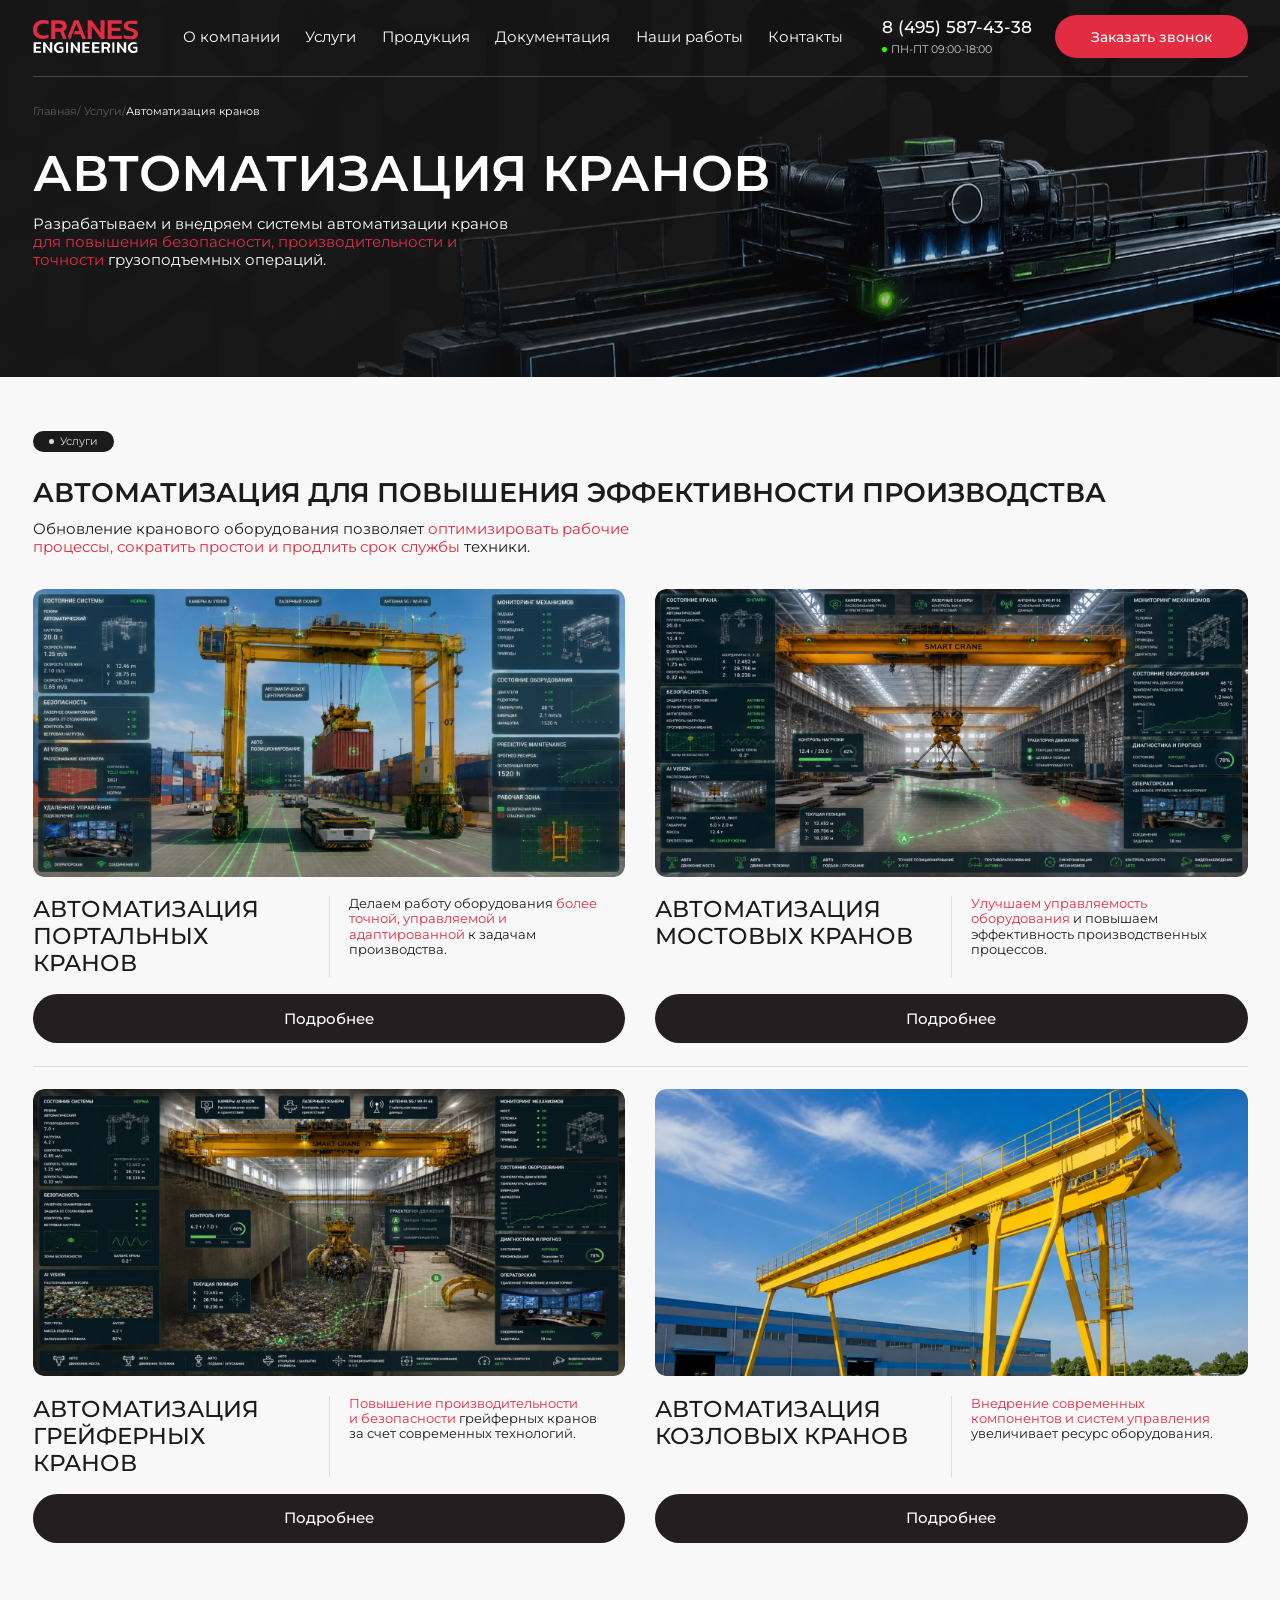
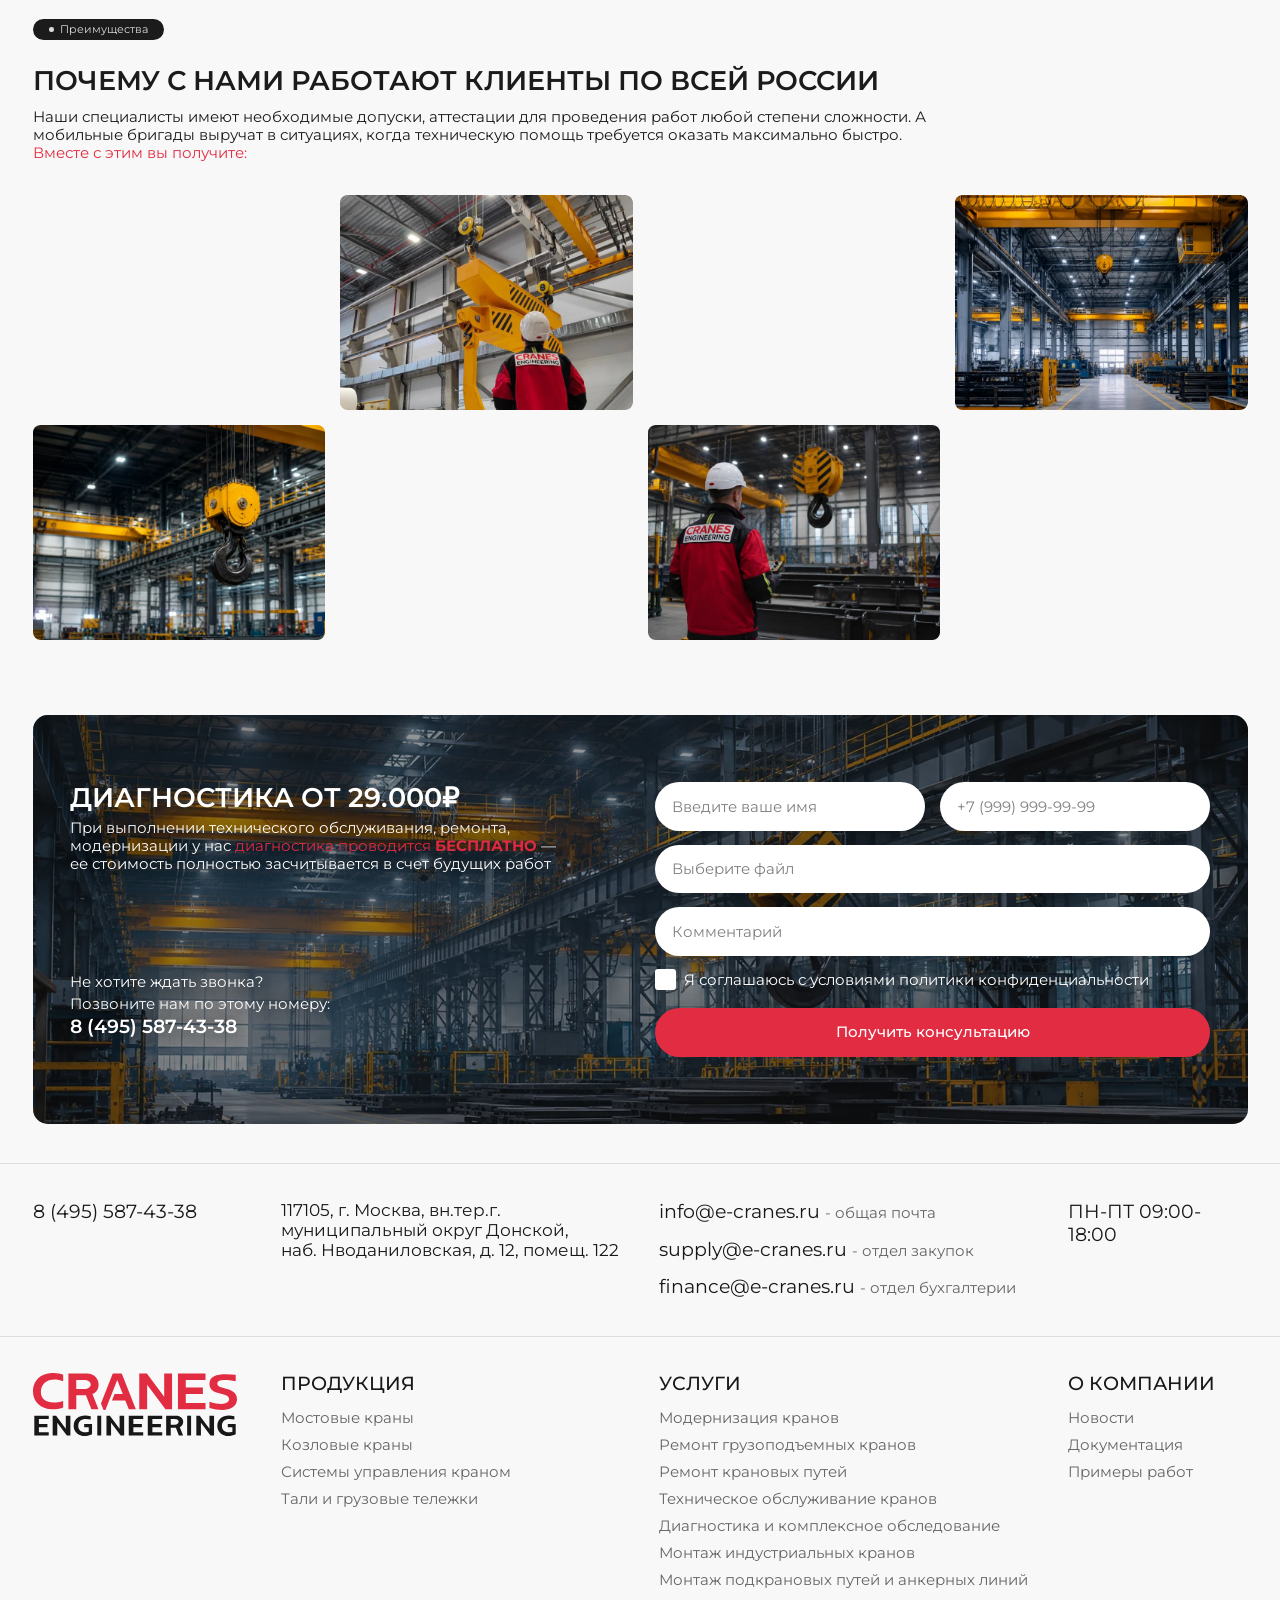
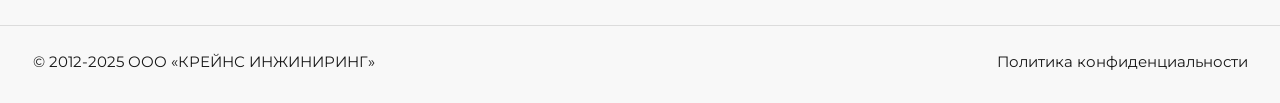
==== avtomatizaciya-kranov.html @ f6c850b0 "Синк верстки: 4 новые страницы, вариативный шрифт, обновленные hero Co-Authored-By: Claude Opus 5 (1" ====
<!DOCTYPE html>
<html lang="ru">
<head>
  <meta charset="UTF-8">
  <meta name="viewport" content="width=device-width, initial-scale=1.0, viewport-fit=cover">
  <title>Автоматизация кранов — CRANES ENGINEERING</title>
  <link rel="icon" href="data:,">
  <meta name="description" content="Автоматизация грузоподъемных кранов: системы автоматического управления для повышения безопасности, производительности и точности операций.">
  <link rel="preload" href="assets/fonts/montserrat-cyrillic.woff2" as="font" type="font/woff2" crossorigin>
  <link rel="preload" href="assets/fonts/montserrat-latin.woff2" as="font" type="font/woff2" crossorigin>
  <link rel="preload" href="assets/img/hero-bg.webp" as="image" type="image/webp" fetchpriority="high">
  <link rel="stylesheet" href="assets/vendor/swiper/swiper-bundle.min.css">
  <link rel="stylesheet" href="assets/css/main.css">
  <link rel="stylesheet" href="assets/css/responsive.css">
</head>
<body>

  <section class="hero hero--hub hero--modern">
    <div class="hero__bg"></div>
    <div class="hero__glow"></div>
    <div class="hero__crane"></div>
    <div class="hero__overlay"></div>

    <div class="container">
      <header class="header">
        <div class="header__row">
          <a class="header__logo" href="/">
            <img src="assets/img/logo-light.svg" alt="CRANES ENGINEERING" width="140" height="43">
          </a>
          <nav class="header__nav" aria-label="Основное меню">
            <ul>
              <li><a href="#">О компании</a></li>
              <li><a href="uslugi.html">Услуги</a></li>
              <li><a href="#">Продукция</a></li>
              <li><a href="#">Документация</a></li>
              <li><a href="#">Наши работы</a></li>
              <li><a href="#">Контакты</a></li>
            </ul>
          </nav>
          <div class="header__contacts">
            <a class="header__phone" href="tel:+74955874338">8 (495) 587-43-38</a>
            <span class="header__hours">ПН-ПТ 09:00-18:00</span>
          </div>
          <button class="btn header__cta" type="button">Заказать звонок</button>
          <button class="burger" type="button" aria-label="Открыть меню" aria-expanded="false" aria-controls="mobile-menu">
            <span></span><span></span><span></span>
          </button>
        </div>
        <hr class="header__divider">
      </header>

      <div class="mobile-menu" id="mobile-menu" hidden>
        <nav aria-label="Мобильное меню">
          <ul class="mobile-menu__list">
            <li><a href="#">О компании</a></li>
            <li><a href="uslugi.html">Услуги</a></li>
            <li><a href="#">Продукция</a></li>
            <li><a href="#">Документация</a></li>
            <li><a href="#">Наши работы</a></li>
            <li><a href="#">Контакты</a></li>
          </ul>
        </nav>
        <div class="mobile-menu__contacts">
          <a class="mobile-menu__phone" href="tel:+74955874338">8 (495) 587-43-38</a>
          <span class="header__hours">ПН-ПТ 09:00-18:00</span>
          <button class="btn" type="button">Заказать звонок</button>
        </div>
      </div>

      <nav class="breadcrumbs" aria-label="Хлебные крошки">
        <a href="#">Главная</a>/ <a href="uslugi.html">Услуги</a>/<span class="breadcrumbs__current">Автоматизация кранов</span>
      </nav>

      <h1 class="hero__title hero__title--xl">Автоматизация кранов</h1>
      <p class="hero__lead">
        Разрабатываем и внедряем системы автоматизации кранов<br>
        <span class="accent">для повышения безопасности, производительности и<br>
        точности</span> грузоподъемных операций.
      </p>
    </div>
  </section>

  <section class="hub-services">
    <div class="container">
      <span class="section-badge">Услуги</span>
      <h2 class="section-title hub-services__title">Автоматизация для повышения эффективности производства</h2>
      <p class="hub-services__lead">
        Обновление кранового оборудования позволяет <span class="accent">оптимизировать рабочие
        процессы, сократить простои и продлить срок службы</span> техники.
      </p>

      <div class="hub-services__grid">
        <article class="service-card" data-reveal>
          <img class="service-card__photo" src="assets/img/huba-portalnyh.webp" alt="Автоматизация портальных кранов" width="790" height="383" loading="lazy">
          <div class="service-card__body">
            <h3 class="service-card__title">Автоматизация портальных кранов</h3>
            <p class="service-card__text">
              Делаем работу оборудования <span class="accent">более точной, управляемой и адаптированной</span> к задачам производства.
            </p>
          </div>
          <a class="service-card__btn" href="#">Подробнее</a>
        </article>

        <article class="service-card" data-reveal>
          <img class="service-card__photo" src="assets/img/huba-mostovyh.webp" alt="Автоматизация мостовых кранов" width="790" height="383" loading="lazy">
          <div class="service-card__body">
            <h3 class="service-card__title">Автоматизация мостовых кранов</h3>
            <p class="service-card__text">
              <span class="accent">Улучшаем управляемость<br>оборудования</span> и повышаем<br>эффективность производственных<br>процессов.
            </p>
          </div>
          <a class="service-card__btn" href="#">Подробнее</a>
        </article>

        <hr class="hub-services__sep">

        <article class="service-card" data-reveal>
          <img class="service-card__photo" src="assets/img/huba-greifernyh.webp" alt="Автоматизация грейферных кранов" width="790" height="383" loading="lazy">
          <div class="service-card__body">
            <h3 class="service-card__title">Автоматизация грейферных кранов</h3>
            <p class="service-card__text">
              <span class="accent">Повышение производительности<br>и безопасности</span> грейферных кранов<br>за счет современных технологий.
            </p>
          </div>
          <a class="service-card__btn" href="#">Подробнее</a>
        </article>

        <article class="service-card" data-reveal>
          <img class="service-card__photo" src="assets/img/huba-kozlovyh.webp" alt="Автоматизация козловых кранов" width="790" height="383" loading="lazy">
          <div class="service-card__body">
            <h3 class="service-card__title">Автоматизация козловых кранов</h3>
            <p class="service-card__text">
              <span class="accent">Внедрение современных<br>компонентов и систем управления</span><br>увеличивает ресурс оборудования.
            </p>
          </div>
          <a class="service-card__btn" href="#">Подробнее</a>
        </article>
      </div>
    </div>
  </section>

  <section class="advantages advantages--mosaic">
    <div class="container">
      <span class="section-badge">Преимущества</span>
      <h2 class="section-title advantages__title">Почему с нами работают клиенты по всей России</h2>
      <p class="advantages__lead">
        Наши специалисты имеют необходимые допуски, аттестации для проведения работ любой степени
        сложности. А мобильные бригады выручат в ситуациях, когда техническую помощь требуется
        оказать максимально быстро.<br>
        <span class="accent">Вместе с этим вы получите:</span>
      </p>

      <div class="advantages__grid">
        <article class="advantage-card" data-reveal>
          <span class="advantage-card__icon">
            <img src="assets/img/icon-clipboard.svg" alt="" width="40" height="40">
          </span>
          <h3 class="advantage-card__title">Диагностика</h3>
          <p class="advantage-card__text">
            Профессиональная <span class="accent">оценка состояния крановой техники</span>,
            оформленная в виде понятного отчета
          </p>
        </article>

        <img class="advantages__photo" src="assets/img/adv-photo-1.webp" alt="" width="390" height="285" loading="lazy">

        <article class="advantage-card" data-reveal>
          <span class="advantage-card__icon">
            <img src="assets/img/icon-helmet.svg" alt="" width="43" height="43">
          </span>
          <h3 class="advantage-card__title">Экспертиза</h3>
          <p class="advantage-card__text">
            <span class="accent">Помощь аттестованных инженеров</span> в оценке рисков,
            планировании работ<br>и подготовке рекомендаций
          </p>
        </article>

        <img class="advantages__photo" src="assets/img/adv-photo-3.webp" alt="" width="390" height="285" loading="lazy">

        <img class="advantages__photo" src="assets/img/adv-photo-2.webp" alt="" width="390" height="285" loading="lazy">

        <article class="advantage-card" data-reveal>
          <span class="advantage-card__icon">
            <img src="assets/img/icon-quality.svg" alt="" width="40" height="40">
          </span>
          <h3 class="advantage-card__title">Планирование</h3>
          <p class="advantage-card__text">
            <span class="accent">Четкий план действий</span> по<br>улучшению работы техники,<br>увеличению безопасности<br>на площадке
          </p>
        </article>

        <img class="advantages__photo" src="assets/img/adv-photo-4.webp" alt="" width="390" height="285" loading="lazy">

        <article class="advantage-card" data-reveal>
          <span class="advantage-card__icon">
            <img src="assets/img/icon-like.svg" alt="" width="41" height="41">
          </span>
          <h3 class="advantage-card__title">Надежность</h3>
          <p class="advantage-card__text advantage-card__text--wide">
            Отсутствие незапланированных<br>поломок, ремонтов, а вместе<br>с этим <span class="accent">лояльность клиентов</span>
          </p>
        </article>
      </div>
    </div>
  </section>

  <section class="diag">
    <div class="container">
      <div class="diag__box" data-reveal>
        <img class="diag__bg" src="assets/img/diag-bg.webp" alt="" loading="lazy">
        <div class="diag__shade"></div>
        <div class="diag__grid">
          <div class="diag__info">
            <h2 class="diag__title">Диагностика от 29.000₽</h2>
            <p class="diag__text">
              При выполнении технического обслуживания, ремонта, модернизации
              у нас&nbsp;<span class="accent">диагностика проводится <b>БЕСПЛАТНО</b></span>&nbsp;— ее стоимость полностью
              засчитывается в счет будущих работ
            </p>
            <div class="diag__phone-block">
              <p>Не хотите ждать звонка?</p>
              <p>Позвоните нам по этому номеру:</p>
              <a class="diag__phone" href="tel:+74955874338">8 (495) 587-43-38</a>
            </div>
          </div>
          <form class="diag__form" action="#" method="post">
            <div class="diag__form-row">
              <input class="diag__input" type="text" name="name" placeholder="Введите ваше имя" required>
              <input class="diag__input" type="tel" name="phone" placeholder="+7 (999) 999-99-99" required>
            </div>
            <label class="diag__file">
              <input type="file" name="file">
              <span class="diag__file-label">Выберите файл</span>
            </label>
            <input class="diag__input" type="text" name="comment" placeholder="Комментарий">
            <label class="diag__agree">
              <input type="checkbox" name="agree" required>
              <span class="diag__checkbox" aria-hidden="true"></span>
              Я соглашаюсь с условиями политики конфиденциальности
            </label>
            <button class="btn diag__submit" type="submit">Получить консультацию</button>
          </form>
        </div>
      </div>
    </div>
  </section>

  <footer class="footer">
    <hr>
    <div class="container footer__contacts">
      <a href="tel:+74955874338">8 (495) 587-43-38</a>
      <p class="footer__address">
        117105, г. Москва, вн.тер.г.<br>
        муниципальный округ Донской,<br>
        наб. Нводаниловская, д. 12, помещ. 122
      </p>
      <ul class="footer__emails">
        <li><a href="mailto:info@e-cranes.ru">info@e-cranes.ru</a> <span class="note">- общая почта</span></li>
        <li><a href="mailto:supply@e-cranes.ru">supply@e-cranes.ru</a> <span class="note">- отдел закупок</span></li>
        <li><a href="mailto:finance@e-cranes.ru">finance@e-cranes.ru</a> <span class="note">- отдел бухгалтерии</span></li>
      </ul>
      <span>ПН-ПТ 09:00-18:00</span>
    </div>
    <hr>
    <div class="container footer__cols">
      <a class="footer__logo" href="/">
        <img src="assets/img/logo-dark.svg" alt="CRANES ENGINEERING" width="273" height="84">
      </a>
      <div class="footer__col">
        <p class="footer__col-title">Продукция</p>
        <ul>
          <li><a href="#">Мостовые краны</a></li>
          <li><a href="#">Козловые краны</a></li>
          <li><a href="#">Системы управления краном</a></li>
          <li><a href="#">Тали и грузовые тележки</a></li>
        </ul>
      </div>
      <div class="footer__col">
        <p class="footer__col-title">Услуги</p>
        <ul>
          <li><a href="modernizaciya-kranov.html">Модернизация кранов</a></li>
          <li><a href="#">Ремонт грузоподъемных кранов</a></li>
          <li><a href="#">Ремонт крановых путей</a></li>
          <li><a href="#">Техническое обслуживание кранов</a></li>
          <li><a href="#">Диагностика и комплексное обследование</a></li>
          <li><a href="#">Монтаж индустриальных кранов</a></li>
          <li><a href="#">Монтаж подкрановых путей и анкерных линий</a></li>
        </ul>
      </div>
      <div class="footer__col">
        <p class="footer__col-title">О компании</p>
        <ul>
          <li><a href="#">Новости</a></li>
          <li><a href="#">Документация</a></li>
          <li><a href="#">Примеры работ</a></li>
        </ul>
      </div>
    </div>
    <hr>
    <div class="container footer__bottom">
      <span>© 2012-2025 ООО «КРЕЙНС ИНЖИНИРИНГ»</span>
      <a href="#">Политика конфиденциальности</a>
    </div>
  </footer>

  <script src="assets/vendor/swiper/swiper-bundle.min.js"></script>
  <script src="assets/js/main.js"></script>
</body>
</html>
---- assets/css/main.css ----
/* Montserrat — вариативный: один файл на все веса вместо шести копий
   (400/500/600 были байт в байт одинаковы и грузились по три раза) */
@font-face {
  font-family: 'Montserrat';
  font-style: normal;
  font-weight: 100 900;
  font-display: block;
  src: url('../fonts/montserrat-cyrillic.woff2') format('woff2');
  unicode-range: U+0301, U+0400-045F, U+0490-0491, U+04B0-04B1, U+2116;
}
@font-face {
  font-family: 'Montserrat';
  font-style: normal;
  font-weight: 100 900;
  font-display: block;
  src: url('../fonts/montserrat-latin.woff2') format('woff2');
  unicode-range: U+0000-00FF, U+0131, U+0152-0153, U+02BB-02BC, U+02C6, U+02DA, U+02DC, U+0304, U+0308, U+0329, U+2000-206F, U+20AC, U+2122, U+2191, U+2193, U+2212, U+2215, U+FEFF, U+FFFD;
}
/* при font-display: block этот шрифт НЕ рисуется — он только держит геометрию,
   пока woff2 в пути, чтобы рамки и линии не дергались. Коэффициент разный по
   весам: у Arial свое соотношение regular/bold, одним числом не сходится */
@font-face {
  font-family: 'Montserrat Fallback';
  font-weight: 100 450;
  src: local('Arial'), local('Helvetica Neue'), local('Liberation Sans');
  size-adjust: 112.3%;
  ascent-override: 86.4%;
  descent-override: 22.3%;
  line-gap-override: 0%;
}
@font-face {
  font-family: 'Montserrat Fallback';
  font-weight: 451 550;
  src: local('Arial'), local('Helvetica Neue'), local('Liberation Sans');
  size-adjust: 110.6%;
  ascent-override: 87.7%;
  descent-override: 22.6%;
  line-gap-override: 0%;
}
@font-face {
  font-family: 'Montserrat Fallback';
  font-weight: 551 900;
  src: local('Arial'), local('Helvetica Neue'), local('Liberation Sans');
  size-adjust: 110%;
  ascent-override: 88.2%;
  descent-override: 22.7%;
  line-gap-override: 0%;
}

:root {
  --c-accent: #E22C42;
  --c-dark: #181818;
  --c-dark-2: #1B1B1B;
  --c-text: #1C1C1C;
  --c-grey: #666666;
  --c-muted: #5C5C5C;
  --c-line: #DCDCDC;
  --c-line-light: #E7E7E7;
  --c-bg-light: #F8F8F8;
  --c-bg-soft: #F0F0F0;
  --c-white: #FFFFFF;
  --c-green: #2AFF00;

  --font-main: 'Montserrat', 'Montserrat Fallback', Arial, sans-serif;
  --container: 162rem;
}

*, *::before, *::after { box-sizing: border-box; margin: 0; padding: 0; }

html {
  scroll-behavior: smooth;
  /* 1rem = 10px на макете 1920px */
  font-size: 10px;
}
/* 1280–1920px: пропорциональное масштабирование макета (на 1440 и уже —
   нижний предел 0.75, чтобы текст оставался читаемым); ниже 1280 — адаптив
   на брейкпоинтах, rem снова равен макетным px */
@media (min-width: 1280px) {
  html { font-size: clamp(7.5px, 100vw / 192, 10px); }
}

body {
  font-family: var(--font-main);
  font-size: 2rem;
  line-height: 1.2;
  color: var(--c-text);
  background: var(--c-white);
  overflow-x: hidden;
  overflow-x: clip;
}

img { display: block; max-width: 100%; height: auto; }
a { color: inherit; text-decoration: none; }
ul { list-style: none; }
button { font: inherit; border: 0; background: none; cursor: pointer; }
a, button { -webkit-tap-highlight-color: transparent; touch-action: manipulation; }

.container {
  width: min(var(--container), 100% - 4.8rem);
  margin-inline: auto;
}

.visually-hidden {
  position: absolute; width: 1px; height: 1px;
  overflow: hidden; clip: rect(0 0 0 0); white-space: nowrap;
}

.accent { color: var(--c-accent); }


.btn {
  display: inline-flex; align-items: center; justify-content: center;
  background: var(--c-accent); color: var(--c-white);
  font-weight: 500; font-size: 1.8rem; line-height: 1.2;
  border-radius: 6rem; padding: 1.8rem 4.8rem;
  transition: background .2s ease;
}
.btn:hover { background: #c92438; }

.section-badge {
  display: inline-flex; align-items: center; gap: 0.8rem;
  background: var(--c-dark-2); color: var(--c-line);
  font-size: 1.5rem; line-height: 1.2;
  border-radius: 3rem; padding: 0.5rem 2.2rem;
}
.section-badge::before {
  content: ''; width: 0.6rem; height: 0.6rem; border-radius: 50%;
  background: var(--c-line);
}

.section-title {
  font-weight: 600; font-size: clamp(2.4rem, 2.1vw, 4rem); line-height: 1.2;
  text-transform: uppercase; color: var(--c-dark-2);
}

.chip {
  display: inline-block;
  border: 1px solid var(--c-accent); border-radius: 3rem;
  font-size: 1.7rem; line-height: 1.2; color: var(--c-text);
  padding: 0.7rem 1.6rem;
}

/* защита сеток от разрыва длинным неразрывным словом из CMS:
   minmax(0,1fr) на треках снимает min-content-распор, а перенос — здесь */
.solution-card__title, .solution-card__text,
.stage-card__title, .stage-card__text,
.advantage-card__title, .advantage-card__text,
.about__text, .about__highlight-title, .about__highlight-text,
.other-card__title, .other-card__text {
  min-width: 0;
  overflow-wrap: anywhere;
}

.hero {
  position: relative;
  background: var(--c-dark);
  color: var(--c-white);
  overflow: hidden;
}
.hero__bg, .hero__crane, .hero__overlay {
  position: absolute; pointer-events: none;
}
/* слой текстуры в макете 1923x631 на y=-21, растянут (не cover) */
.hero__bg {
  top: -2.1rem; left: 0;
  width: 192.3rem; height: 63.1rem;
  background: url('../img/hero-bg.webp') no-repeat;
  background-size: 100% 100%;
}
/* на хабах Модернизации и Автоматизации тот же слой лежит на y=0 */
.hero--modern .hero__bg { top: 0; }
.hero__glow {
  position: absolute; pointer-events: none;
  right: 8%; top: 45%; width: 47%; height: 60%;
  background: radial-gradient(50% 50% at 50% 50%, rgba(226, 44, 66, .45) 0%, transparent 70%);
}
.hero__crane {
  top: 0; right: 0; bottom: 0; width: 57%;
  background: url('../img/hero-crane.webp') right center / cover no-repeat;
}
/* в макете затемнение одинаковое на всех страницах: ровный переход .9 → 0
   (проверено на 10 нодах, включая еще не сверстанные) */
.hero__overlay {
  inset: 0;
  background: linear-gradient(90deg, rgba(24, 24, 24, .9), rgba(24, 24, 24, 0));
}
.hero--koz .hero__crane { background-image: url('../img/hero-crane-koz.webp'); }
.hero--port .hero__crane { background-image: url('../img/hero-crane-port.webp'); }
.hero--smart .hero__crane { background-image: url('../img/hero-crane-smart.webp'); }
.hero > .container { position: relative; z-index: 1; }

.header__row {
  display: flex; align-items: center; gap: 3rem;
  padding: 2rem 0 2.4rem;
}
.header__logo { flex-shrink: 0; }
.header__logo img { height: 4.3rem; width: auto; }
.header__nav { margin-left: 3rem; }
.header__nav ul { display: flex; gap: 3.4rem; }
.header__nav a { font-size: 2rem; line-height: 1.2; white-space: nowrap; }
.header__nav a:hover { color: var(--c-accent); }
.header__contacts { margin-left: auto; text-align: left; }
.header__phone { font-weight: 500; font-size: 2.3rem; display: block; white-space: nowrap; }
.header__hours {
  display: inline-flex; align-items: center; gap: 0.6rem;
  font-size: 1.5rem; color: #CCCCCC; margin-top: 0.6rem;
}
.header__hours::before {
  content: ''; width: 0.6rem; height: 0.6rem; border-radius: 50%;
  background: var(--c-green);
}
.header__cta { flex-shrink: 0; }

.header__divider {
  border: 0; border-top: 1px solid rgba(255, 255, 255, .2); margin: 0;
}

.breadcrumbs {
  font-size: 1.4rem; color: var(--c-muted);
  padding: 3.8rem 0 0;
}
.breadcrumbs a:hover { color: var(--c-white); }
.breadcrumbs__current { color: var(--c-white); }

.hero__title {
  font-weight: 600; font-size: clamp(3rem, 3.2vw, 6rem); line-height: 1.2;
  text-transform: uppercase;
  margin-top: 3.4rem;
}
.hero__lead {
  max-width: 85rem;
  font-size: 2rem; line-height: 1.2;
  margin: 4.4rem 0 9rem;
}
.hero__lead .accent { color: var(--c-accent); }
.hero__lead--wide { max-width: 90.3rem; }

.intro {
  background: var(--c-bg-light);
  padding: 7rem 0;
}
.intro__grid {
  display: grid;
  grid-template-columns: minmax(0, 1fr) minmax(0, 80rem);
  gap: 2rem;
  align-items: start;
}
.intro__title { margin-top: 3.2rem; }
.intro__text { max-width: 71.6rem; font-size: 2rem; margin-top: 1.4rem; }
.intro__text + .intro__text { margin-top: 2.4rem; }
.intro__list-label {
  color: var(--c-accent); font-weight: 500; font-size: 2rem;
  margin-top: 2.2rem;
}
.intro__chips {
  display: flex; flex-wrap: wrap; gap: 1.9rem 2rem;
  max-width: 71.6rem; margin-top: 2.4rem;
}
.intro__note {
  background: var(--c-bg-soft); border-radius: 1rem;
  max-width: 80rem; padding: 1.6rem 1.75rem;
  font-size: 2rem; color: var(--c-dark-2);
  margin-top: 2.8rem;
}
.intro__note .accent { color: var(--c-accent); }
.intro__photo { border-radius: 2rem; overflow: hidden; height: 64.7rem; }
.intro__photo img { width: 100%; height: 100%; object-fit: cover; }

.reasons {
  background: var(--c-bg-light);
  padding: 5rem 0;
}
.reasons__title { margin: 2.2rem 0 4.6rem; }

.reasons__slider {
  position: relative;
  border-radius: 2rem;
  overflow: hidden;
}
.reasons__slide {
  position: relative;
  min-height: 54.6rem;
  border-radius: 2rem;
  overflow: hidden;
  color: var(--c-white);
}
.reasons__photo {
  position: absolute; inset: 0;
  width: 100%; height: 100%; object-fit: cover;
}
.reasons__shade {
  position: absolute; inset: 0;
  background:
    linear-gradient(100deg, rgba(20, 20, 20, .68) 0%, rgba(20, 20, 20, .28) 34%, rgba(20, 20, 20, 0) 58%),
    linear-gradient(180deg, rgba(20, 20, 20, 0) 48%, rgba(20, 20, 20, .30) 100%);
}
.reasons__top {
  position: absolute; top: 7.2rem; left: 5rem; right: 5rem;
}
.reasons__label {
  font-weight: 600; font-size: 2rem; line-height: 1.2;
}
.reasons__body {
  position: absolute; left: 5rem; bottom: 5rem;
  max-width: 88.1rem;
  z-index: 1;
}
.reasons__body::before {
  content: '';
  position: absolute; inset: -6rem -12rem -4rem -8rem;
  background: radial-gradient(60% 70% at 40% 60%, rgba(24, 24, 24, .72) 0%, transparent 100%);
  z-index: -1;
}
.reasons__heading {
  font-weight: 600; font-size: 2.7rem; line-height: 3.2rem;
  text-transform: uppercase;
}
.reasons__text {
  font-size: 2rem; line-height: 2.4rem; color: #ECECEC;
  max-width: 88.1rem;
  margin-top: 1.1rem;
}
.reasons__text .accent { color: var(--c-accent); }

.reasons__pagination.swiper-pagination {
  position: absolute; top: 5rem; left: 5rem;
  bottom: auto; width: auto;
  display: flex; gap: 0.4rem;
  z-index: 5;
}
.reasons__pagination .swiper-pagination-bullet {
  width: 0.8rem; height: 0.8rem; margin: 0;
  background: var(--c-white); opacity: .53;
  transition: opacity .3s ease;
}
.reasons__pagination .swiper-pagination-bullet-active { opacity: 1; }

.reasons__nav {
  position: absolute; right: 5rem; bottom: 5rem;
  display: flex; gap: 1rem;
  z-index: 5;
}
.reasons__arrow {
  width: 5.3rem; height: 5.3rem;
  border: 1px solid var(--c-white); border-radius: 50%;
  color: var(--c-white);
  display: flex; align-items: center; justify-content: center;
  transition: background .25s ease, color .25s ease;
}
.reasons__arrow:hover {
  background: var(--c-white); color: var(--c-dark);
}

.solutions {
  background: var(--c-bg-light);
  padding: 5rem 0;
}
.solutions__title { margin: 3.8rem 0 4rem; }

.solutions__grid {
  display: grid;
  grid-template-columns: repeat(3, minmax(0, 1fr));
  gap: 2.1rem;
}
.solution-card {
  background: var(--c-bg-soft);
  border-radius: 1rem;
  padding: 2rem 2.5rem 2.4rem;
  display: flex; flex-direction: column;
  transition: transform .3s ease, box-shadow .3s ease;
}
.solution-card:hover {
  transform: translateY(-0.6rem);
  box-shadow: 0 1.8rem 4rem rgba(24, 24, 24, .10);
}
.solution-card__icon { width: 3.3rem; height: 3.3rem; }
.solution-card__photo {
  width: 100%; height: 20.4rem;
  object-fit: cover; border-radius: 1rem;
  margin-top: 2rem;
}
.solution-card__title {
  font-weight: 500; font-size: 2.5rem; line-height: 3rem;
  color: var(--c-dark-2);
  margin-top: 2.2rem;
}
.solution-card__text {
  font-size: 1.9rem; line-height: 2.28rem; color: #292929;
  margin-top: 1rem;
}
.solution-card__more {
  display: inline-flex; align-items: center; gap: 1rem;
  color: var(--c-accent);
  font-weight: 600; font-size: 2.5rem; line-height: 3rem;
  text-transform: uppercase;
  margin-top: auto; padding-top: 2rem;
  align-self: flex-start;
}
.solution-card__more svg { transition: transform .25s ease; }
.solution-card__more:hover svg { transform: translateX(0.6rem); }

.modal {
  position: fixed; inset: 0; z-index: 100;
  display: flex; align-items: center; justify-content: center;
  background: rgba(244, 244, 244, .70);
  padding: 2.4rem;
  overflow-y: auto;
}
.modal[hidden] { display: none; }
.modal__box {
  position: relative;
  background: var(--c-white);
  border-radius: 2rem;
  box-shadow: 0 2.4rem 8rem rgba(24, 24, 24, .18);
  width: min(112rem, 100%);
  max-height: calc(100vh - 4.8rem);
  max-height: calc(100dvh - 4.8rem);
  overflow-y: auto;
  padding: 4.4rem 10rem 5.2rem 3.7rem;
  animation: modal-in .3s ease;
}
@keyframes modal-in {
  from { opacity: 0; transform: translateY(2.4rem); }
  to { opacity: 1; transform: none; }
}
@media (prefers-reduced-motion: reduce) {
  .modal__box { animation: none; }
}
.modal__close {
  position: absolute; top: 3.6rem; right: 4rem;
  color: var(--c-accent);
  transition: transform .25s ease;
}
.modal__close:hover { transform: rotate(90deg); }
.modal__title {
  font-weight: 500; font-size: clamp(2.6rem, 2.1vw, 4rem); line-height: 1.2;
  color: var(--c-dark-2);
}
.modal__text {
  font-size: 2.3rem; line-height: 2.8rem; color: var(--c-text);
  margin-top: 2.4rem;
}
.modal__text .accent { color: var(--c-accent); }
.modal__label {
  color: var(--c-accent);
  font-size: 2.3rem; line-height: 2.8rem;
  margin-top: 2.4rem;
}
.modal__list {
  font-size: 2.3rem; line-height: 2.8rem; color: var(--c-text);
  margin-top: 2px;
}
.modal__list li {
  position: relative;
  padding-left: 3rem;
}
.modal__list li::before {
  content: '';
  position: absolute; left: 1.3rem; top: 1.2rem;
  width: 0.4rem; height: 0.4rem; border-radius: 50%;
  background: var(--c-text);
}

.smart-banner {
  background: var(--c-bg-light);
  padding: 5rem 0;
}
.smart-banner__grid {
  display: grid;
  grid-template-columns: 1fr 1fr;
  gap: 2rem;
}
.smart-banner__card {
  background: var(--c-white);
  border-radius: 2rem;
  padding: 11.5rem 9rem 4rem 3rem;
}
.smart-banner__text {
  font-size: 2rem; line-height: 2.4rem;
  margin-top: 2.4rem;
  max-width: 68rem;
}
.smart-banner__text .accent { color: var(--c-accent); }
.smart-banner__btn { margin-top: 3.3rem; }
.btn--dark { background: #231F20; }
.btn--dark:hover { background: #3a3536; }
.smart-banner__photo { border-radius: 2rem; overflow: hidden; }
.smart-banner__photo img { width: 100%; height: 100%; object-fit: cover; }

.effect {
  background: var(--c-bg-light);
  padding: 5rem 0;
}
.effect__head {
  display: flex; align-items: center; justify-content: space-between; gap: 4rem;
  margin: 3.8rem 0 4rem;
}
.effect__nav { display: flex; gap: 1rem; }
.effect__arrow {
  width: 5.3rem; height: 5.3rem;
  border: 1px solid var(--c-dark-2); border-radius: 50%;
  color: var(--c-dark-2);
  display: flex; align-items: center; justify-content: center;
  transition: background .25s ease, color .25s ease;
}
.effect__arrow:hover { background: var(--c-dark-2); color: var(--c-white); }

.effect__slider { overflow: hidden; }
.effect-card {
  position: relative;
  min-height: 35.6rem;
  border-radius: 1.5rem;
  overflow: hidden;
  color: var(--c-white);
}
.effect-card__photo {
  position: absolute; inset: 0;
  width: 100%; height: 100%; object-fit: cover;
}
.effect-card__shade {
  position: absolute; inset: 0;
  background: linear-gradient(180deg, rgba(24, 24, 24, .25) 0%, rgba(24, 24, 24, .72) 100%);
}
.effect-card__icon {
  position: absolute; top: 2rem; left: 2.1rem;
  width: 4.5rem; height: 4.5rem; border-radius: 50%;
  background: rgba(255, 255, 255, .31);
  display: flex; align-items: center; justify-content: center;
}
.effect-card__body {
  position: absolute; left: 2.1rem; right: 2.1rem; bottom: 2.2rem;
}
.effect-card__title {
  font-weight: 500; font-size: 2.3rem; line-height: 2.8rem;
  padding-bottom: 1.1rem;
  border-bottom: 1px solid rgba(255, 255, 255, .6);
}
.effect-card__caption {
  font-size: 1.7rem; line-height: 2.04rem;
  margin-top: 1rem;
  max-width: 50rem;
}
/* карточки «Снижение…» в макете крупнее: fs18/lh21.6 */
.effect-card__caption--big { font-size: 1.8rem; line-height: 2.16rem; max-width: 48.8rem; }
.effect-card__caption--big.is-cost { max-width: 47rem; }
/* страницы Модернизации: все caption'ы в макете fs18/lh21.6 */
.effect-card__caption--18 { font-size: 1.8rem; line-height: 2.16rem; }

.consult {
  background: var(--c-bg-light);
  padding: 5rem 0;
}
.consult__box {
  background: var(--c-bg-soft);
  border-radius: 2rem;
  padding: 3.5rem 4rem 4rem;
}
.consult__text {
  font-size: 2rem; line-height: 2.4rem;
  margin-top: 1.4rem;
  max-width: 116.2rem;
}
.consult__text .accent { color: var(--c-accent); }
.consult__row {
  display: grid;
  grid-template-columns: 1fr 1fr 1fr;
  gap: 2rem;
  margin-top: 3rem;
}
.consult__input {
  width: 100%; min-width: 0;
  height: 6.5rem;
  border: 1px solid var(--c-accent); border-radius: 6rem;
  background: transparent;
  font: inherit; color: var(--c-text);
  padding: 0 2rem;
  transition: border-color .2s ease, background .2s ease;
}
.consult__input::placeholder { color: #292929; }
.consult__input:focus {
  outline: none;
  background: var(--c-white);
}
.consult__submit { height: 6.5rem; font-size: 2rem; }
.consult__agree {
  display: inline-flex; align-items: center; gap: 1rem;
  font-size: 2rem; line-height: 2.4rem; color: #292929;
  margin-top: 2rem;
  cursor: pointer;
}
.consult__agree input {
  position: absolute; opacity: 0; width: 0; height: 0;
}
.consult__checkbox {
  width: 2.8rem; height: 2.8rem; flex-shrink: 0;
  border: 1px solid var(--c-accent); border-radius: 0.4rem;
  background: var(--c-white);
  display: inline-flex; align-items: center; justify-content: center;
  transition: background .2s ease;
}
.consult__agree input:checked + .consult__checkbox { background: var(--c-accent); }
.consult__agree input:checked + .consult__checkbox::after {
  content: '';
  width: 1.2rem; height: 0.7rem;
  border-left: 2px solid var(--c-white);
  border-bottom: 2px solid var(--c-white);
  transform: rotate(-45deg) translateY(-1px);
}
.consult__agree input:focus-visible + .consult__checkbox {
  outline: 2px solid var(--c-accent); outline-offset: 2px;
}

.stages {
  background: var(--c-bg-light);
  padding: 5rem 0;
}
.stages__title { margin: 3.8rem 0 1.4rem; }
.stages__lead {
  font-size: 2rem; line-height: 2.4rem;
  max-width: 103rem;
  margin-bottom: 4rem;
}
.stages__lead .accent { color: var(--c-accent); }
.stages__grid {
  display: grid;
  grid-template-columns: repeat(4, minmax(0, 1fr));
  gap: 2rem;
}
.stage-card {
  background: var(--c-bg-soft);
  border-radius: 1rem;
  min-height: 25.5rem;
  padding: 1.6rem 2.1rem 2.4rem;
  display: flex; flex-direction: column;
}
.stage-card__num {
  color: var(--c-accent);
  font-weight: 500; font-size: 4rem; line-height: 4.8rem;
}
.stage-card__title {
  font-weight: 500; font-size: 2.5rem; line-height: 3rem;
  color: var(--c-dark-2);
  margin-top: auto;
}
.stage-card__text {
  font-size: 2rem; line-height: 2.4rem; color: #292929;
  margin-top: 1rem;
}
/* на «Смарт-опциях» текст-фреймы этапов в макете 369 против колонки 348 —
   на остальных страницах они уже (319–357), поэтому вынос точечный */
.stages--smart .stage-card__text { margin-right: -2.1rem; }
.stage-card--photo { padding: 0; overflow: hidden; }
.stage-card--photo img { width: 100%; height: 100%; object-fit: cover; }
.stage-card--accent { background: var(--c-accent); }
.stage-card--accent .stage-card__num,
.stage-card--accent .stage-card__title { color: var(--c-bg-light); }
.stage-card--accent .stage-card__text { color: #F3F3F3; }

.about {
  background: var(--c-bg-light);
  padding: 7rem 0 5rem;
}
.about__title { margin: 2.2rem 0 1.4rem; }
.about__lead {
  font-size: 2rem; line-height: 2.4rem;
  max-width: 110.5rem;
  margin-bottom: 4rem;
}
.about__grid {
  display: grid;
  grid-template-columns: minmax(0, 1fr) minmax(0, 1fr);
  gap: 2rem;
}
.about__card {
  background: var(--c-bg-soft);
  border-radius: 2rem;
  padding: 4.6rem 5rem 5rem;
}
.about__text {
  overflow-wrap: break-word;
  font-size: 2rem; line-height: 2.4rem;
  max-width: 67.6rem;
}
.about__text + .about__text { margin-top: 1rem; }
.about__highlight {
  background: var(--c-accent);
  border-radius: 1rem;
  color: var(--c-bg-light);
  padding: 1.8rem 2.1rem 2rem;
  margin-top: 4.6rem;
  max-width: 70rem;
}
.about__highlight-title {
  font-weight: 600; font-size: 2.5rem; line-height: 3rem;
}
.about__highlight-text {
  font-size: 2rem; line-height: 2.4rem; color: #F3F3F3;
  margin-top: 1rem;
}
.about__btn { margin-top: 5rem; }
.about__photo { border-radius: 2rem; overflow: hidden; height: 54.6rem; }
.about__photo img { width: 100%; height: 100%; object-fit: cover; }
/* HUD-схема SMART CRANE — колонка чуть шире, чтобы HUD в своей пропорции
   дотягивался до низа карточки без обрезки плиток */
/* в макете колонки равные: карточка 800 на x=150, фото 800 на x=970 при gap 20 */
.about--intellect .about__grid { grid-template-columns: minmax(0, 1fr) minmax(0, 1fr); }
/* текст-фреймы в макете разные: 676 у первого абзаца, 707 у второго */
.about--intellect .about__text { max-width: 67.6rem; }
.about--intellect .about__text + .about__text { max-width: 70.7rem; margin-right: -0.7rem; }
/* по макету от верха секции: бейдж 70, заголовок 130, сетка 218 */
.about--intellect { padding-top: 6.6rem; }
.about--intellect .about__title { margin: 3.2rem 0 4rem; }
/* карточка в макете 800x613 — фото тянется по ней, поэтому отступы и кнопка
   здесь свои: иначе карточка выше макета и cover срезает HUD по бокам */
.about--intellect .about__highlight { margin-top: 2.2rem; }
.about--intellect .about__btn { margin-top: 3rem; height: 6.5rem; width: 34.4rem; }
.about__photo--hud { height: auto; align-self: stretch; }
.about__photo--hud img { height: 100%; object-fit: cover; }

.keyfunc { background: var(--c-bg-light); padding: 5rem 0; }
.keyfunc__title { margin: 3.8rem 0 4rem; }
.keyfunc__grid {
  display: grid;
  grid-template-columns: repeat(3, minmax(0, 1fr));
  /* высоты строк в rem = пропорция фото (526×268 и 526×320) → cover без обрезки
     на любом экране, т.к. контейнер тоже в rem */
  grid-template-rows: 26.8rem 32rem 26.8rem;
  gap: 2.1rem;
}
.keyfunc-card {
  background: var(--c-bg-soft);
  border-radius: 1.5rem;
  padding: 2.4rem 1.8rem 2.6rem;
  display: flex; flex-direction: column;
}
.keyfunc-card__icon {
  width: 6.5rem; height: 6.5rem; border-radius: 50%;
  background: #231F20;
  display: inline-flex; align-items: center; justify-content: center;
}
.keyfunc-card__icon img { width: 3.4rem; height: 3.4rem; object-fit: contain; }
.keyfunc-card__title {
  font-weight: 500; font-size: 2.5rem; line-height: 1.2;
  color: var(--c-dark-2);
  margin-top: auto; padding-bottom: 1.6rem;
  border-bottom: 1px solid var(--c-line);
}
.keyfunc-card__text {
  min-width: 0; overflow-wrap: anywhere;
  font-size: 1.9rem; line-height: 1.2; color: #292929;
  margin-top: 1.6rem;
}
/* фото заполняет ячейку (пропорция ячейки = пропорция фото) — cover без обрезки */
.keyfunc-photo { border-radius: 1.5rem; overflow: hidden; }
.keyfunc-photo img { width: 100%; height: 100%; object-fit: cover; display: block; }

.safety { background: var(--c-bg-light); padding: 5rem 0; }
.safety__head {
  display: flex; align-items: flex-start; justify-content: space-between; gap: 4rem;
  margin: 3.8rem 0 4rem;
}
.safety__lead {
  font-size: 2rem; line-height: 2.4rem;
  max-width: 120rem; margin-top: 1.4rem;
}
.safety__slider { border-radius: 2rem; overflow: hidden; }
.safety__slide img { width: 100%; height: auto; display: block; }

.whenneed { background: var(--c-bg-light); padding: 5rem 0; }
.whenneed__title { margin: 3.8rem 0 1.4rem; }
.whenneed__lead {
  font-size: 2rem; line-height: 2.4rem;
  max-width: 100.7rem; margin-bottom: 4rem;
}
.whenneed__grid {
  display: grid;
  grid-template-columns: repeat(3, minmax(0, 1fr));
  grid-auto-rows: 1fr;
  gap: 2rem;
}
.when-card {
  background: var(--c-bg-soft);
  border-radius: 1rem;
  padding: 2.4rem 1.8rem 2.6rem;
  display: flex; flex-direction: column;
}
.when-card__icon { width: 4rem; height: 4rem; }
.when-card__title {
  font-weight: 500; font-size: 2.5rem; line-height: 1.2;
  color: var(--c-dark-2); margin-top: 2rem;
}
.when-card__text {
  min-width: 0; overflow-wrap: anywhere;
  font-size: 2rem; line-height: 1.2; color: #292929;
  margin-top: 1rem;
}
.when-photo { border-radius: 1rem; overflow: hidden; }
.when-photo img { width: 100%; height: 100%; object-fit: cover; }

.stats {
  background: var(--c-bg-light);
  padding: 5rem 0;
}
.stats__grid {
  display: grid;
  grid-template-columns: 1fr 82rem;
  gap: 4rem;
  align-items: start;
}
.stats__title { margin: 3.8rem 0 0; max-width: 68rem; }
.btn--grey {
  background: var(--c-line-light); color: #404040;
}
.btn--grey:hover { background: #d8d8d8; }
.stats__btn { margin-top: 2.6rem; }
.stats__text {
  font-size: 2rem; line-height: 2.4rem;
  max-width: 68rem;
  margin-top: 4.6rem;
}
.stats__cards {
  display: grid;
  grid-template-columns: 1fr 1fr;
  gap: 2rem;
}
/* вертикальные отступы плитки одинаковые сверху и снизу (фидбек клиента) */
.stat-card {
  background: var(--c-white);
  border-radius: 1rem;
  min-height: 16rem;
  padding: 1.4rem 2rem 1.6rem;
  display: flex; flex-direction: column;
  justify-content: space-between;
}
.stat-card--grey { background: var(--c-bg-soft); }
.stat-card__value {
  color: var(--c-accent);
  font-weight: 500; font-size: clamp(3.6rem, 2.6vw, 5rem); line-height: 1.2;
  padding-bottom: 0.7rem;
  border-bottom: 1px solid var(--c-line);
}
.stat-card__caption {
  font-size: 2rem; line-height: 2.4rem; color: #292929;
  margin-top: 1.5rem;
}
.stat-card--accent { background: var(--c-accent); }
.stat-card--accent .stat-card__value {
  color: var(--c-bg-light);
  border-bottom-color: rgba(255, 255, 255, .6);
}
.stat-card--accent .stat-card__caption { color: #F3F3F3; }

.advantages {
  background: var(--c-bg-light);
  padding: 5rem 0;
}
.advantages__title { margin: 3.8rem 0 4rem; }
.advantages__grid {
  display: grid;
  grid-template-columns: repeat(3, minmax(0, 1fr));
  gap: 2.1rem;
}
.advantage-card {
  background: var(--c-bg-soft);
  border-radius: 1.5rem;
  min-height: 29.5rem;
  padding: 2rem 2.1rem 2.4rem;
}
.advantage-card--white {
  background: var(--c-white);
  border: 1px solid var(--c-line-light);
}
.advantage-card__icon {
  width: 6.5rem; height: 6.5rem; border-radius: 50%;
  background: #231F20;
  display: flex; align-items: center; justify-content: center;
}
.advantage-card__title {
  font-weight: 500; font-size: 2.5rem; line-height: 3rem;
  text-transform: uppercase;
  color: var(--c-dark-2);
  margin-top: 1.4rem;
  padding-bottom: 2rem;
  border-bottom: 1px solid var(--c-line);
}
.advantage-card__text {
  font-size: 2rem; line-height: 2.4rem; color: #292929;
  margin-top: 2rem;
}
.advantage-card__text .accent { color: var(--c-accent); }

.slider-nav { display: flex; gap: 1rem; flex-shrink: 0; }
.slider-arrow {
  width: 5.3rem; height: 5.3rem;
  border: 1px solid var(--c-dark-2); border-radius: 50%;
  color: var(--c-dark-2);
  display: flex; align-items: center; justify-content: center;
  transition: background .25s ease, color .25s ease;
}
.slider-arrow:hover { background: var(--c-dark-2); color: var(--c-white); }

.cases {
  background: var(--c-bg-light);
  padding: 5rem 0;
}
.cases__head {
  display: flex; align-items: flex-end; justify-content: space-between; gap: 4rem;
  margin: 3.8rem 0 4.4rem;
}
.cases__lead { font-size: 2rem; line-height: 2.4rem; margin-top: 1.4rem; }
.cases__slider { overflow: hidden; }
.case-card {
  display: flex;
  background: var(--c-bg-soft);
  border-radius: 1.5rem;
  overflow: hidden;
  min-height: 38.3rem;
}
.case-card__photo {
  width: 50%; align-self: stretch; height: auto;
  object-fit: cover;
  flex-shrink: 0;
}
.case-card__content {
  padding: 1.6rem 2rem 2rem;
  display: flex; flex-direction: column;
}
.case-card__title {
  font-weight: 500; font-size: 2rem; line-height: 2.4rem;
  color: #000;
}
.case-card__text {
  font-size: 1.7rem; line-height: 2.04rem; color: #292929;
  margin-top: 1.4rem;
}
.case-card__label {
  color: var(--c-accent);
  font-size: 1.7rem; line-height: 2rem;
  margin-top: 2rem;
}
.case-card__label + .case-card__text { margin-top: 0.3rem; }
.case-card__link {
  color: var(--c-accent);
  font-size: 1.7rem; line-height: 2rem;
  text-decoration: underline;
  text-underline-offset: 0.3rem;
  margin-top: auto;
}
.case-card__link:hover { text-decoration: none; }
.cases__all {
  display: flex; justify-content: center;
  margin-top: 4rem;
}

.geo {
  background: var(--c-bg-light);
  padding: 5rem 0;
}
.geo__head {
  display: flex; align-items: flex-start; justify-content: space-between; gap: 4rem;
}
.geo__lead {
  font-size: 2rem; line-height: 2.4rem;
  max-width: 84.4rem;
  margin-top: 1.4rem;
}
/* padding-top (не margin на карте!) — margin коллапсирует с оберткой,
   и карта не отодвигается от плашки «40+» */
.geo__map-wrap { position: relative; margin-top: 3rem; padding-top: 8.5rem; }
.geo__stat {
  position: absolute; top: 0; left: 2px; z-index: 1;
  background: var(--c-white);
  border: 1px solid var(--c-line-light);
  border-radius: 1rem;
  width: 44.7rem; max-width: 100%;
  padding: 0.6rem 1.8rem 2rem;
}
.geo__stat-value {
  color: var(--c-accent);
  font-weight: 500; font-size: clamp(4rem, 3.2vw, 6rem); line-height: 1.2;
}
.geo__stat-caption {
  font-size: 2rem; line-height: 2.4rem; color: #292929;
}
.geo__map { width: 100%; height: auto; }
.geo__clients {
  display: flex; flex-wrap: wrap; justify-content: space-between; gap: 2rem;
  border-top: 1px solid var(--c-line);
  border-bottom: 1px solid var(--c-line);
  padding: 2rem 0;
  margin-top: 3.8rem;
}
.geo__logo {
  background: #F4F4F4;
  border-radius: 0.6rem;
  width: 13rem; height: 6rem;
  display: flex; align-items: center; justify-content: center;
  flex-shrink: 0;
}
.geo__logo img { max-width: 100%; max-height: 100%; object-fit: contain; filter: grayscale(1); }

.other {
  background: var(--c-bg-light);
  padding: 5rem 0;
}
.other__head {
  display: flex; align-items: flex-end; justify-content: space-between; gap: 4rem;
  margin: 3.8rem 0 4.4rem;
}
.other__lead {
  font-size: 2rem; line-height: 2.4rem;
  max-width: 94.8rem;
  margin-top: 1.4rem;
}
.other__slider { overflow: hidden; }
.other-card { display: flex; flex-direction: column; }
.other-card__photo {
  width: 100%; height: 38.3rem;
  object-fit: cover; border-radius: 1.5rem;
}
.other-card__row {
  display: grid;
  grid-template-columns: minmax(0, 1fr) 1px minmax(0, 1fr);
  gap: 0 2.4rem;
  margin-top: 2.6rem;
}
.other-card__title {
  font-weight: 500; font-size: clamp(2.2rem, 1.6vw, 3rem); line-height: 1.2;
  color: var(--c-dark-2);
  text-transform: uppercase;
}
.other-card__row::before {
  content: '';
  order: 1;
  background: #474747;
  width: 1px; height: 8rem;
}
.other-card__text {
  order: 2;
  font-size: 1.7rem; line-height: 2.04rem; color: var(--c-dark-2);
}
.other-card__btn {
  width: 100%;
  margin-top: 2.6rem;
}

.diag {
  background: var(--c-bg-light);
  padding: 5rem 0;
}
.diag__box {
  position: relative;
  border-radius: 2rem;
  overflow: hidden;
  color: var(--c-white);
}
.diag__bg {
  position: absolute; inset: 0;
  width: 100%; height: 100%; object-fit: cover;
}
.diag__shade {
  position: absolute; inset: 0;
  background: rgba(24, 24, 24, .45);
}
.diag__grid {
  position: relative; z-index: 1;
  display: grid;
  grid-template-columns: 1fr 74rem;
  gap: 6rem;
  padding: 9rem 5rem 4rem;
  min-height: 54.6rem;
}
.diag__title {
  font-weight: 600; font-size: clamp(2.6rem, 2.1vw, 4rem); line-height: 1.2;
  text-transform: uppercase;
}
.diag__text {
  font-size: 2rem; line-height: 2.4rem;
  max-width: 66.1rem;
  margin-top: 0.6rem;
  text-shadow: 0 0 2.4rem rgba(24, 24, 24, .8);
}
.diag__phone-block {
  font-size: 2rem; line-height: 3rem;
  margin-top: 13rem;
  text-shadow: 0 0 2.4rem rgba(24, 24, 24, .8);
}
.diag__phone {
  display: inline-block;
  font-weight: 600; font-size: 2.5rem; line-height: 3rem;
}
.diag__form { display: flex; flex-direction: column; gap: 1.8rem; }
.diag__form-row {
  display: grid;
  grid-template-columns: 1fr 1fr;
  gap: 2rem;
}
.diag__input {
  min-width: 0;
  height: 6.5rem;
  border: 0; border-radius: 6rem;
  background: var(--c-white);
  font: inherit; color: var(--c-text);
  padding: 0 2.2rem;
  width: 100%;
}
.diag__input::placeholder { color: #808080; }
.diag__input:focus { outline: 2px solid var(--c-accent); }
.diag__file input { position: absolute; opacity: 0; width: 0; height: 0; }
.diag__file-label {
  display: flex; align-items: center;
  height: 6.5rem;
  border-radius: 6rem;
  background: var(--c-white);
  color: #808080;
  padding: 0 2.2rem;
  cursor: pointer;
}
.diag__file input:focus-visible + .diag__file-label {
  outline: 2px solid var(--c-accent);
}
.diag__agree {
  display: inline-flex; align-items: center; gap: 1rem;
  font-size: 2rem; line-height: 2.4rem;
  cursor: pointer;
}
.diag__agree input { position: absolute; opacity: 0; width: 0; height: 0; }
.diag__checkbox {
  width: 2.8rem; height: 2.8rem; flex-shrink: 0;
  border-radius: 0.4rem;
  background: var(--c-white);
  display: inline-flex; align-items: center; justify-content: center;
}
.diag__agree input:checked + .diag__checkbox::after {
  content: '';
  width: 1.2rem; height: 0.7rem;
  border-left: 2px solid var(--c-accent);
  border-bottom: 2px solid var(--c-accent);
  transform: rotate(-45deg) translateY(-1px);
}
.diag__submit { height: 6.5rem; font-size: 2rem; margin-top: 0.6rem; }

[data-reveal] {
  opacity: 0;
  transform: translateY(3rem);
  transition: opacity .7s ease, transform .7s ease;
}
[data-reveal].is-visible {
  opacity: 1;
  transform: none;
}
@media (prefers-reduced-motion: reduce) {
  [data-reveal] { opacity: 1; transform: none; transition: none; }
}

.footer {
  background: var(--c-bg-light);
  color: var(--c-dark);
  padding-top: 1px;
}
.footer a:hover { color: var(--c-accent); }
.footer hr {
  border: 0; border-top: 1px solid var(--c-line); margin: 0;
}

/* обе строки футера — на одной сетке макета: колонки 331/504/546/239 из 1620 */
.footer__contacts {
  display: grid;
  grid-template-columns: minmax(0, 331fr) minmax(0, 504fr) minmax(0, 546fr) minmax(0, 239fr);
  gap: 4rem 0;
  padding: 5rem 0;
  font-size: 2.5rem; line-height: 1.2;
}
.footer__address { font-size: 2.2rem; line-height: 2.64rem; max-width: 46.6rem; }
.footer__emails li + li { margin-top: 2rem; }
.footer__emails .note { font-size: 2rem; color: var(--c-grey); }

.footer__cols {
  display: grid;
  grid-template-columns: minmax(0, 331fr) minmax(0, 504fr) minmax(0, 546fr) minmax(0, 239fr);
  gap: 4rem 0;
  padding: 4.8rem 0;
}
.footer__logo img { height: 8.4rem; width: auto; }
.footer__col-title {
  font-weight: 500; font-size: 2.5rem;
  text-transform: uppercase;
  margin-bottom: 1.6rem;
}
/* ритм списка 36px — через отступ между пунктами, а не line-height,
   чтобы двухстрочные пункты не разъезжались */
.footer__col ul { font-size: 2rem; line-height: 1.3; color: var(--c-grey); }
.footer__col li + li { margin-top: 1rem; }

.footer__bottom {
  display: flex; justify-content: space-between; gap: 4rem;
  padding: 3.6rem 0 4.2rem;
  font-size: 2rem;
}

/* Хабы услуг: заголовки крупнее детальных (макет fs70/fs100 против fs60),
   лид идет вплотную под заголовком — зазор 15px против 44px на детальных */
.hero__title--xl { font-size: clamp(3rem, 3.9vw, 7rem); }
.hero__title--xxl { font-size: clamp(3.4rem, 5.4vw, 10rem); }
/* высота hero на хабах задана макетом (503px), а не отступом под лидом:
   при fs70 и fs100 заголовках контент разной высоты, низ должен совпадать */
.hero--hub { min-height: 50.3rem; }
.hero--hub .hero__lead { margin: 1.5rem 0 0; max-width: 65.7rem; }
.hero--hub .hero__lead--wide { max-width: 90.6rem; }
/* кадрирование под макет: рендер шире блока, привязка к правому краю с выносом */
/* хабы «Модернизация»/«Автоматизация»: рендер лежит в макете отдельным слоем
   690,38 при 1468x979 — переносим геометрию как есть, привязка к правому краю */
.hero--modern .hero__crane {
  background-image: url('../img/hero-crane-modern.webp');
  top: 3.8rem; bottom: auto; left: auto; right: -23.8rem;
  width: 146.8rem; height: 97.9rem;
  background-size: 100% 100%;
}
.hero--modern .hero__glow {
  right: 5.6rem; top: 31.2rem; width: 89.2rem; height: 20.2rem;
}

/* фрейм лида в макете 951, общий --wide (906) рвет строку раньше */
.hero--mostovyh .hero__lead--wide { max-width: 95.1rem; }
/* по макету H1 на y=196, лид сразу под ним на y=274 */
.hero--mostovyh .hero__title,
.hero--smart .hero__title { margin-top: 3.9rem; }
/* высоту держит min-height (503 по макету), а не отступ лида: лид тут
   двухстрочный на «Ремонте» и четырехстрочный на «Модернизации» */
.hero--mostovyh, .hero--smart { min-height: 50.3rem; }
.hero--mostovyh .hero__lead,
.hero--smart .hero__lead { margin: 0.6rem 0 6rem; }

/* «Смарт-опции»: слой рендера 1000,-79 при 1104x621; подсветка и затемнение
   те же, что у мостовых (эллипсы в макете совпадают до пикселя) */
.hero--smart .hero__crane {
  top: -7.9rem; bottom: auto; left: auto; right: -18.4rem;
  width: 110.4rem; height: 62.1rem;
  background-size: 100% 100%;
}

/* один и тот же фон на «Ремонте мостовых» и «Модернизации мостовых»:
   слой рендера 1076,-7 при 1101x734 + три размытых эллипса подсветки */
.hero--mostovyh .hero__crane {
  background-image: url('../img/hero-crane-mostovyh.webp');
  top: -0.7rem; bottom: auto; left: auto; right: -25.7rem;
  width: 110.1rem; height: 73.4rem;
  background-size: 100% 100%;
}
/* Ellipse 108/110 (красные .35/.49) и 109 (синий), layer blur 300 —
   эквивалент радиусами: полуоси эллипса + размытие */
.hero--mostovyh .hero__glow,
.hero--smart .hero__glow {
  inset: 0; width: auto; height: auto;
  background:
    radial-gradient(59.7rem 20.1rem at 154.8rem 31.3rem, rgba(226, 44, 66, .49), transparent 70%),
    radial-gradient(41rem 24.5rem at 131.2rem 38.8rem, rgba(226, 44, 66, .35), transparent 70%),
    radial-gradient(43.5rem 22rem at 170rem 49.4rem, rgba(3, 43, 249, .30), transparent 70%);
}

/* «Модернизация козловых/портальных»: та же схема — свой слой рендера
   и подсветка тремя эллипсами, отличаются только Ellipse 110 и кроп */
.hero--koz, .hero--port { min-height: 50.3rem; }
.hero--koz .hero__title, .hero--port .hero__title { margin-top: 3.9rem; }
.hero--koz .hero__lead, .hero--port .hero__lead { margin: 0.6rem 0 6rem; }
.hero--koz .hero__lead--wide { max-width: 90.3rem; }
.hero--port .hero__lead { max-width: 85rem; }

.hero--koz .hero__crane {
  top: 7rem; bottom: auto; left: auto; right: -19.4rem;
  width: 97.3rem; height: 64.9rem;
  background-size: 100% 100%;
}
.hero--port .hero__crane {
  top: 12rem; bottom: auto; left: auto; right: -14.8rem;
  width: 97rem; height: 64.7rem;
  background-size: 100% 100%;
}
.hero--koz .hero__glow, .hero--port .hero__glow {
  inset: 0; width: auto; height: auto;
}
.hero--koz .hero__glow {
  background:
    radial-gradient(59.7rem 24.05rem at 154.9rem 26.25rem, rgba(226, 44, 66, .49), transparent 70%),
    radial-gradient(41rem 24.5rem at 131.2rem 38.8rem, rgba(226, 44, 66, .35), transparent 70%),
    radial-gradient(43.5rem 22rem at 170rem 49.4rem, rgba(3, 43, 249, .30), transparent 70%);
}
.hero--port .hero__glow {
  background:
    radial-gradient(59.7rem 23.4rem at 154.8rem 31.3rem, rgba(226, 44, 66, .49), transparent 70%),
    radial-gradient(41rem 24.5rem at 131.2rem 38.8rem, rgba(226, 44, 66, .35), transparent 70%),
    radial-gradient(43.5rem 22rem at 170rem 49.4rem, rgba(3, 43, 249, .30), transparent 70%);
}

.hero--uslugi .hero__glow {
  right: -15.6rem; top: 33.8rem; width: 89.5rem; height: 14.9rem;
}
/* слой в макете: 1920x1080 на x=670, кроп уже запечен в ассет при экспорте */
.hero--uslugi .hero__crane {
  background-image: url('../img/hero-crane-uslugi.webp');
  top: 0; bottom: auto; left: auto; right: -67rem;
  width: 192rem; height: 108rem;
  background-size: 100% 100%;
}

.hub-services {
  background: var(--c-bg-light);
  padding: 7rem 0 5rem;
}
.hub-services__title { margin: 3.3rem 0 1.4rem; }
.hub-services__lead {
  font-size: 2rem; line-height: 2.4rem;
  max-width: 81.6rem;
}
.hub-services__lead .accent { color: var(--c-accent); }
.hub-services__grid {
  display: grid;
  grid-template-columns: repeat(2, minmax(0, 1fr));
  gap: 3rem 4rem;
  margin-top: 4.5rem;
}
.hub-services__sep {
  grid-column: 1 / -1;
  border: 0; border-top: 1px solid var(--c-line); margin: 0;
}
.service-card { display: flex; flex-direction: column; }
.service-card__photo {
  display: block; width: 100%;
  aspect-ratio: 790 / 383; object-fit: cover;
  border-radius: 1.5rem;
}
/* колонка заголовка 395px из 790 по макету, описание — за вертикальной линией */
.service-card__body {
  display: grid;
  grid-template-columns: 39.5rem minmax(0, 1fr);
  margin-top: 2.6rem;
  flex-grow: 1;
}
.service-card__title {
  font-weight: 500; font-size: 3rem; line-height: 3.6rem;
  text-transform: uppercase; color: var(--c-dark-2);
  padding-right: 2rem;
  min-width: 0; overflow-wrap: anywhere;
}
.service-card__text {
  font-size: 1.7rem; line-height: 2.04rem; color: var(--c-text);
  border-left: 1px solid var(--c-line);
  padding-left: 2.5rem;
  min-width: 0; overflow-wrap: anywhere;
}
.service-card__text .accent { color: var(--c-accent); }
/* в Figma текст-фрейм 383 вылезает за колонку 370; Chrome в 370 не вмещает
   «сокращения эксплуатационных расходов.» (374) — отдаем колонке 15px */
.service-card--text-wide .service-card__body {
  grid-template-columns: 38rem minmax(0, 1fr);
}
.service-card__btn {
  display: flex; align-items: center; justify-content: center;
  height: 6.5rem; border-radius: 6rem;
  background: #231F20; color: var(--c-white);
  font-weight: 500; font-size: 2rem; line-height: 1.2;
  margin-top: 2.3rem;
  transition: background .2s ease;
}
.service-card__btn:hover { background: var(--c-accent); }

/* мозаика преимуществ на хабах: 4 колонки, фото чередуются с карточками */
.advantages--mosaic .advantages__title { margin: 3.3rem 0 1.4rem; }
.advantages__lead {
  font-size: 2rem; line-height: 2.4rem;
  max-width: 119.4rem;
}
.advantages__lead .accent { color: var(--c-accent); }
.advantages--mosaic .advantages__grid {
  grid-template-columns: repeat(4, minmax(0, 1fr));
  gap: 2rem;
  margin-top: 4.5rem;
}
.advantages--mosaic .advantage-card {
  border-radius: 1rem;
  min-height: 28.5rem;
  padding-bottom: 2rem;
}
.advantages__photo {
  display: block; width: 100%; height: 100%;
  min-height: 28.5rem;
  object-fit: cover; border-radius: 1rem;
}
/* текст-фреймы мозаики в макете уже колонки карточки (332 из 348) —
   без этого Chrome вмещает лишнее слово и переносы уезжают */
.advantages--mosaic .advantage-card__text { max-width: 33rem; }
/* в Figma строка «Отсутствие незапланированных» влезает в 332, Chrome дает 338 —
   этой карточке отдаем всю колонку (348) */
.advantages--mosaic .advantage-card__text--wide { max-width: 34.8rem; }

.experts { background: var(--c-bg-light); padding: 7rem 0 5rem; }
.experts__title { margin: 3.3rem 0 4rem; }
.experts__grid {
  display: grid;
  grid-template-columns: repeat(2, minmax(0, 1fr));
  gap: 2rem;
  align-items: stretch;
}
.experts__box {
  background: var(--c-bg-soft);
  border-radius: 2rem;
  padding: 4.6rem 5rem 5rem;
  display: flex; flex-direction: column;
}
.experts__text {
  font-size: 2rem; line-height: 2.4rem; color: var(--c-text);
  max-width: 73rem;
}
.experts__text + .experts__text { margin-top: 1.1rem; }
.experts__text .accent { color: var(--c-accent); }
.experts__alert {
  background: var(--c-accent); color: var(--c-white);
  border-radius: 1rem;
  padding: 1.8rem 2.1rem 2rem;
  margin-top: 2.4rem;
}
.experts__alert-title { font-weight: 600; font-size: 2.5rem; line-height: 3rem; }
.experts__alert-text { font-size: 2rem; line-height: 2.4rem; margin-top: 1rem; }
.experts__btn {
  align-self: flex-start;
  display: inline-flex; align-items: center; justify-content: center;
  min-height: 6.5rem; padding: 0 2.5rem;
  border-radius: 6rem; background: #231F20; color: var(--c-white);
  font-weight: 500; font-size: 2rem; line-height: 1.2;
  margin-top: 3.5rem;
  transition: background .2s ease;
}
.experts__btn:hover { background: var(--c-accent); }
.experts__photo {
  display: block; width: 100%; height: 100%;
  min-height: 53rem;
  object-fit: cover; border-radius: 2rem;
}

.formats { background: var(--c-bg-light); padding: 5rem 0; }
.formats__title { margin: 3.3rem 0 4rem; }
.formats__grid {
  display: grid;
  grid-template-columns: repeat(2, minmax(0, 1fr));
  gap: 2rem;
}
.format-card {
  display: flex; flex-direction: column;
  background: var(--c-bg-soft);
  border-radius: 2rem;
  overflow: hidden;
}
.format-card__head { padding: 2rem 2rem 2.5rem; }
.format-card__head-row {
  display: flex; align-items: center; justify-content: space-between; gap: 2rem;
}
.format-card__title { font-weight: 600; font-size: 2.8rem; line-height: 3.36rem; }
.format-card__badge {
  flex-shrink: 0;
  background: #494949; color: var(--c-white);
  border-radius: 3rem; padding: 0.5rem 1.3rem;
  font-weight: 500; font-size: 2rem; line-height: 2.4rem;
}
.format-card__subtitle {
  font-size: 1.9rem; line-height: 2.28rem;
  max-width: 50rem;
  margin-top: 1.1rem;
}
.format-card__list {
  flex-grow: 1;
  background: var(--c-white);
  padding: 2rem;
}
.format-card__list li {
  position: relative;
  font-size: 1.9rem; line-height: 2.28rem;
  padding: 0 0 1.6rem 2.6rem;
  margin-bottom: 1.6rem;
  border-bottom: 1px solid var(--c-line-light);
  background: url('../img/rem-gear-dark.svg') no-repeat 0 0.3rem / 1.7rem 1.7rem;
}
.format-card__list li:last-child { margin-bottom: 0; padding-bottom: 0; border-bottom: 0; }
.format-card__foot { padding: 2.1rem 2rem 2.9rem; }
.format-card__note { font-size: 2rem; line-height: 2.4rem; }
.format-card__note .accent { color: var(--c-accent); }
.format-card__btn {
  display: inline-flex; align-items: center; justify-content: center;
  min-height: 5rem; padding: 0 2.4rem;
  border-radius: 6rem; background: #231F20; color: var(--c-white);
  font-weight: 500; font-size: 1.7rem; line-height: 1.2;
  margin-top: 1.6rem;
  transition: background .2s ease;
}
.format-card__btn:hover { background: var(--c-accent); }
.format-card--accent .format-card__head { background: var(--c-accent); color: var(--c-white); }
.format-card--accent .format-card__subtitle { max-width: 44.2rem; }
.format-card--accent .format-card__badge { background: var(--c-white); color: var(--c-text); }
.format-card--accent .format-card__list li {
  background-image: url('../img/rem-gear-red.svg');
}

.repair { background: var(--c-bg-light); padding: 5rem 0; }
.repair__title { margin: 3.3rem 0 4rem; }
.repair__grid {
  display: grid;
  grid-template-columns: repeat(2, minmax(0, 1fr));
  gap: 2rem;
}
.repair-card {
  background: var(--c-bg-soft);
  border-radius: 1rem;
  padding: 2rem 2.1rem 2.4rem;
  min-height: 26rem;
}
.repair-card__icon { display: block; width: 3.3rem; height: 3.3rem; }
.repair-card__title {
  font-weight: 500; font-size: 2.5rem; line-height: 3rem;
  color: var(--c-dark-2);
  margin-top: 4.6rem;
}
.repair-card__text {
  font-size: 2rem; line-height: 2.4rem; color: var(--c-text);
  margin-top: 1rem;
  min-width: 0; overflow-wrap: anywhere;
}
.repair-card__text .accent { color: var(--c-accent); }

.servprog { background: var(--c-bg-light); padding: 5rem 0; }
.servprog__title { margin: 3.3rem 0 4rem; }
.servprog__tabs {
  display: grid;
  grid-template-columns: repeat(3, minmax(0, 1fr));
  gap: 2rem;
}
.servprog__tab {
  min-height: 6.5rem; border-radius: 6rem;
  border: 1px solid var(--c-accent);
  color: var(--c-accent); background: transparent;
  font-weight: 500; font-size: 2rem; line-height: 1.2;
  transition: background .2s ease, color .2s ease;
}
.servprog__tab:hover { background: rgba(226, 44, 66, .08); }
.servprog__tab.is-active {
  background: var(--c-accent); color: var(--c-white);
}
.servprog__panel {
  background: var(--c-white);
  border-radius: 2rem;
  overflow: hidden;
  margin-top: 5rem;
}
.servprog__panel[hidden] { display: none; }
.servprog__head {
  background: #231F20; color: var(--c-white);
  padding: 5rem 5.2rem 4.4rem;
}
.servprog__badge {
  display: inline-block;
  background: #E8E8E8; color: var(--c-text);
  border-radius: 3rem; padding: 0.8rem 2.1rem;
  font-weight: 500; font-size: 2rem; line-height: 2.4rem;
}
.servprog__name {
  font-weight: 600; font-size: 3.5rem; line-height: 4.2rem;
  margin-top: 1.4rem;
}
.servprog__subtitle { font-size: 2rem; line-height: 2.4rem; margin-top: 1rem; }
/* колонки по макету: текст 807 от края панели, список — за вертикальной линией.
   Зазор дает padding колонки, а не gap, иначе правая колонка уже макетных 709 */
.servprog__body {
  display: grid;
  grid-template-columns: minmax(0, 80.7rem) minmax(0, 1fr);
  padding: 4.5rem 5.2rem 4rem;
}
.servprog__col-text { max-width: 74.9rem; }
.servprog__col-text p { font-size: 2rem; line-height: 2.4rem; }
.servprog__col-text p + p { margin-top: 2rem; }
.servprog__col-text .accent { color: var(--c-accent); }
.servprog__col-list { border-left: 1px solid var(--c-line); padding-left: 5.2rem; }
.servprog__list-title { font-weight: 500; font-size: 2.5rem; line-height: 3rem; }
.servprog__item { margin-top: 2.3rem; }
.servprog__item-title {
  font-weight: 500; font-size: 2.2rem; line-height: 2.64rem;
  padding-left: 2.6rem;
  background: url('../img/rem-gear-red.svg') no-repeat 0 0.4rem / 1.7rem 1.7rem;
}
/* текст-фреймы пунктов в макете 719/603 против колонки 657 — доходят до края
   карточки, иначе «…программируемых логических» рвется лишний раз */
.servprog__item-text { font-size: 1.9rem; line-height: 2.28rem; margin-top: 0.5rem; margin-right: -6.2rem; }
.servprog__foot {
  background: var(--c-bg-soft);
  display: grid;
  grid-template-columns: minmax(0, 1fr) auto;
  gap: 3rem;
  align-items: center;
  padding: 2.4rem 5rem 2.6rem 5.1rem;
}
.servprog__foot-text { font-size: 2rem; line-height: 2.4rem; max-width: 106.4rem; }
/* у вкладки «Пакет 24/7» плашек брендов нет — текст занимает всю строку (1492) */
.servprog__foot--full { grid-template-columns: minmax(0, 1fr); }
.servprog__foot--full .servprog__foot-text { max-width: 149.2rem; }
.servprog__foot-text .accent { color: var(--c-accent); }
/* в макете это жесткая сетка 148/106/148 с шагом 10 (группа 422x82),
   по контенту ширины разъезжаются и второй ряд не встает под первый */
.servprog__brands {
  display: grid;
  grid-template-columns: 14.8rem 10.6rem 14.8rem;
  gap: 1rem;
  width: 42.2rem;
  margin-left: auto;
}
.servprog__brand {
  display: flex; align-items: center; justify-content: center;
  height: 3.6rem;
  background: var(--c-white); border-radius: 3rem;
  font-weight: 500; font-size: 1.7rem; line-height: 2.04rem;
  white-space: nowrap;
}

/* мозаика преимуществ сервисных программ: 3 колонки, заголовки без капса */
.advantages--serv .advantages__grid {
  grid-template-columns: repeat(3, minmax(0, 1fr));
  gap: 2.1rem;
  margin-top: 4rem;
}
.advantages--serv .advantage-card {
  border-radius: 1rem; min-height: 0; padding-bottom: 2rem;
}
/* высоту рядов задают карточки (268/245/245 по макету), а не фото */
.advantages--serv .advantages__photo { min-height: 0; }
.advantages--serv .advantage-card__title { text-transform: none; }
/* глифы выгружены из макета в своих размерах (26–40px) — не растягиваем */
.advantages--serv .advantage-card__icon img { max-width: 4rem; max-height: 4rem; }
.advantages--serv .advantage-card__text { font-size: 1.9rem; line-height: 2.28rem; margin-top: 1.5rem; }
.advantages--serv .advantage-card__title { padding-bottom: 1.2rem; }
.advantages--serv .advantages__title { margin: 3.3rem 0 0; }

.outsource { background: var(--c-bg-light); padding: 5rem 0; }
.outsource__head {
  display: flex; align-items: center; justify-content: space-between; gap: 4rem;
  margin: 3.3rem 0 4rem;
}
.outsource__slider { overflow: hidden; }
.out-card {
  position: relative;
  height: 28.5rem;
  border-radius: 1.5rem;
  overflow: hidden;
  color: var(--c-white);
  display: flex; flex-direction: column; justify-content: flex-end;
  padding: 2.1rem;
}
.out-card__bg {
  position: absolute; inset: 0;
  width: 100%; height: 100%; object-fit: cover;
}
/* в макете два наложенных градиента .3→.7 (второй с opacity .72),
   в сумме .45 сверху и .85 снизу — верх был перетемнен */
.out-card__shade {
  position: absolute; inset: 0;
  background: linear-gradient(180deg, rgba(24, 24, 24, .45) 0%, rgba(24, 24, 24, .85) 100%);
}
.out-card__icon {
  position: absolute; top: 2.1rem; left: 2.1rem; z-index: 1;
  width: 4rem; height: 4rem; border-radius: 50%;
  background: rgba(255, 255, 255, .25);
  display: flex; align-items: center; justify-content: center;
}
.out-card__icon img { width: 2rem; height: 2.2rem; }
.out-card__title {
  position: relative; z-index: 1;
  font-weight: 500; font-size: 2.3rem; line-height: 2.76rem;
  padding-bottom: 1.4rem;
  border-bottom: 1px solid rgba(255, 255, 255, .45);
}
.out-card__text {
  position: relative; z-index: 1;
  font-size: 1.8rem; line-height: 2.16rem;
  margin-top: 1.4rem;
}
/* текст-фрейм этой карточки в макете 505 против колонки 484 — иначе строка
   «…риск аварий и остановок,» рвется на четвертую */
.out-card__text--wide { margin-right: -2.1rem; }

.trust { background: var(--c-bg-light); padding: 5rem 0; }
.trust__head {
  display: flex; align-items: center; justify-content: space-between; gap: 4rem;
  margin: 3.3rem 0 4rem;
}
.trust__slider { overflow: hidden; border-radius: 2rem; position: relative; }
/* точки по макету — внутри баннера слева сверху, над подписью слайда.
   Селектор с .trust__slider обязателен: свой .swiper-horizontal>.swiper-pagination
   ставит bottom:8px и top:auto, и точки уезжают под низ баннера */
.trust__slider .trust__pagination {
  position: absolute; z-index: 2;
  top: 5rem; bottom: auto; left: 5rem;
  display: flex; gap: 0.4rem;
  width: auto;
}
.trust__pagination .swiper-pagination-bullet {
  width: 0.8rem; height: 0.8rem; margin: 0;
  background: var(--c-white); opacity: .45;
}
.trust__pagination .swiper-pagination-bullet-active { opacity: 1; }
.trust-slide {
  position: relative;
  min-height: 54.6rem;
  border-radius: 2rem;
  overflow: hidden;
  color: var(--c-white);
  display: flex; flex-direction: column; justify-content: space-between;
  padding: 7.2rem 5rem 5rem;
}
.trust-slide__bg {
  position: absolute; inset: 0;
  width: 100%; height: 100%; object-fit: cover;
}
/* в макете ровный градиент .76→.11 при opacity слоя .92 (итог .70→.10):
   фон был перетемнен, а локальную тень под текстом дает эллипс ниже */
.trust-slide__shade {
  position: absolute; inset: 0;
  background: linear-gradient(90deg, rgba(24, 24, 24, .7), rgba(24, 24, 24, .1));
}
.trust-slide__label {
  position: relative; z-index: 1;
  font-weight: 600; font-size: 2rem; line-height: 2.4rem;
}
/* текстовые фреймы в макете: заголовок 1003, абзац 923 */
.trust-slide__body { position: relative; z-index: 1; max-width: 100.3rem; }
/* Ellipse 2497: подложка 1051x182, заливка .67, layer blur 70 */
.trust-slide__body::before {
  content: ''; position: absolute; z-index: -1;
  left: -2.3rem; top: -0.8rem;
  width: 105.1rem; height: 18.2rem;
  border-radius: 50%;
  background: rgba(24, 24, 24, .67);
  filter: blur(3.5rem);
}
.trust-slide__title {
  font-weight: 600; font-size: 2.7rem; line-height: 3.24rem;
  text-transform: uppercase;
}
/* фреймы абзацев в макете разные (849/923/933) — разбивку держат <br>,
   ширина здесь только страховка от расползания */
.trust-slide__text { font-size: 2rem; line-height: 2.4rem; margin-top: 1.1rem; max-width: 93.3rem; }
.trust-slide__text .accent { color: var(--c-accent); }

.faq { background: var(--c-bg-light); padding: 5rem 0; }
.faq__title { margin: 3.3rem 0 4rem; }
.faq__grid {
  display: grid;
  grid-template-columns: repeat(2, minmax(0, 1fr));
  gap: 2rem;
}
/* высоту строки держит стрелка 48px: по макету поля 14.5px сверху и снизу */
.faq__item {
  background: var(--c-bg-soft);
  border-radius: 1.5rem;
  padding: 1.45rem 2rem;
}
.faq__q {
  width: 100%;
  display: flex; align-items: center; justify-content: space-between; gap: 2rem;
  text-align: left;
  font-weight: 500; font-size: 2.3rem; line-height: 2.76rem;
  color: var(--c-dark-2);
}
/* свернутый пункт — темный круг со стрелкой вниз, раскрытый — красный со стрелкой вверх */
.faq__toggle {
  flex-shrink: 0;
  width: 4.8rem; height: 4.8rem; border-radius: 50%;
  display: flex; align-items: center; justify-content: center;
  background: #231F20; color: var(--c-white);
  transition: transform .25s ease, background .2s ease;
}
.faq__item.is-open .faq__toggle {
  background: var(--c-accent);
  transform: rotate(180deg);
}
/* плавное раскрытие: 0fr → 1fr анимирует реальную высоту содержимого,
   без magic-числа max-height и без пересчета в JS */
/* отступ от вопроса живет на контейнере и анимируется вместе с высотой:
   padding на самом тексте не клипается строкой 0fr и держит лишние 10px */
.faq__answer {
  display: grid;
  grid-template-rows: 0fr;
  padding-top: 0;
  visibility: hidden;
  transition:
    grid-template-rows .38s cubic-bezier(.22, .61, .36, 1),
    padding-top .38s cubic-bezier(.22, .61, .36, 1),
    visibility .38s;
}
.faq__answer > * { overflow: hidden; min-height: 0; }
.faq__item.is-open .faq__answer {
  grid-template-rows: 1fr;
  padding-top: 1rem;
  visibility: visible;
}
.faq__a {
  font-size: 1.9rem; line-height: 2.28rem; color: var(--c-text);
  max-width: 72.5rem;
  opacity: 0; transform: translateY(-0.4rem);
  transition: opacity .3s ease .06s, transform .3s ease .06s;
}
.faq__item.is-open .faq__a { opacity: 1; transform: none; }

@media (prefers-reduced-motion: reduce) {
  .faq__answer, .faq__a, .faq__toggle { transition: none; }
}

.other-services { background: var(--c-bg-light); padding: 5rem 0; }
.other-services__head {
  display: grid;
  grid-template-columns: minmax(0, 1fr) auto;
  gap: 4rem;
  align-items: center;
  margin: 3.3rem 0 4rem;
}
.other-services__lead { font-size: 2rem; line-height: 2.4rem; max-width: 94.8rem; }
.other-services__lead .accent { color: var(--c-accent); }
.other-services__slider { overflow: hidden; }
.other-services .service-card__photo { border-radius: 2rem; }
---- assets/css/responsive.css ----
.burger {
  display: none;
  position: relative;
  width: 44px; height: 44px;
  flex-shrink: 0;
  z-index: 101;
}
.burger span {
  display: block;
  width: 26px; height: 2px;
  background: var(--c-white);
  margin: 5px auto;
  border-radius: 2px;
  transition: transform .3s ease, opacity .3s ease;
}
.burger[aria-expanded="true"] span:nth-child(1) { transform: translateY(7px) rotate(45deg); }
.burger[aria-expanded="true"] span:nth-child(2) { opacity: 0; }
.burger[aria-expanded="true"] span:nth-child(3) { transform: translateY(-7px) rotate(-45deg); }

.mobile-menu {
  position: fixed; inset: 0; z-index: 100;
  background: var(--c-dark);
  padding: calc(96px + env(safe-area-inset-top)) max(24px, env(safe-area-inset-left)) max(32px, env(safe-area-inset-bottom));
  overflow-y: auto;
  overscroll-behavior: contain;
  display: flex; flex-direction: column; justify-content: space-between; gap: 40px;
}
.mobile-menu[hidden] { display: none; }
.mobile-menu__list li + li { margin-top: 4px; }
.mobile-menu__list a {
  display: block;
  color: var(--c-white);
  font-size: 24px; line-height: 1.2;
  padding: 12px 0;
}
.mobile-menu__list a:active { color: var(--c-accent); }
.mobile-menu__contacts { display: grid; gap: 14px; justify-items: start; }
.mobile-menu__phone {
  color: var(--c-white);
  font-weight: 600; font-size: 24px;
}
body.menu-open { overflow: hidden; }


/* Диапазон 1280–1919px закрыт пропорциональным масштабированием rem
   (см. html { font-size } в main.css) — компенсирующие брейкпоинты
   1439/1679 не нужны. */

@media (max-width: 1279px) {
  .header__nav, .header__contacts, .header__cta { display: none; }
  .burger { display: block; margin-left: auto; }
  .header__row { padding: 16px 0 18px; }

  .hero__lead { margin: 34px 0 60px; }
  /* ниже 1280 rem фиксирован — макетная геометрия в rem дает зум, возвращаем cover */
  .hero__bg, .hero--modern .hero__bg {
    inset: 0; width: auto; height: auto;
    background-size: cover; background-position: center;
  }
  .hero--uslugi .hero__crane {
    top: 0; bottom: 0; right: 0; width: 57%; height: auto;
    background-size: cover; background-position: right center;
  }
  .hero--modern .hero__crane {
    top: 0; bottom: 0; right: 0; width: 57%; height: auto;
    background-size: cover; background-position: right center;
  }
  .hero--modern .hero__glow { right: 8%; top: 45%; width: 47%; height: 60%; }
  .hero--mostovyh .hero__crane {
    top: 0; bottom: 0; right: 0; width: 57%; height: auto;
    background-size: cover; background-position: right center;
  }
  .hero--mostovyh .hero__glow,
  .hero--koz .hero__glow,
  .hero--port .hero__glow,
  .hero--smart .hero__glow { inset: auto; right: 8%; top: 45%; width: 47%; height: 60%; background: radial-gradient(50% 50% at 50% 50%, rgba(226, 44, 66, .45) 0%, transparent 70%); }
  .hero--koz .hero__crane, .hero--port .hero__crane, .hero--smart .hero__crane {
    top: 0; bottom: 0; right: 0; width: 57%; height: auto;
    background-size: cover; background-position: right center;
  }
  .hero--koz, .hero--port, .hero--smart { min-height: 0; }
  /* ниже 1280 макетная высота hero не действует — контент задает ее сам */
  .hero--hub { min-height: 0; }
  .hero--hub .hero__lead { margin: 34px 0 60px; max-width: none; }

  .hub-services__grid { gap: 30px; }
  .advantages--mosaic .advantages__grid { grid-template-columns: repeat(2, minmax(0, 1fr)); }
  .advantages--serv .advantages__grid { grid-template-columns: repeat(2, minmax(0, 1fr)); }
  .servprog__body { grid-template-columns: minmax(0, 1fr); }
  .servprog__col-list { border-left: 0; padding-left: 0; margin-top: 30px; }

  .solutions__grid { grid-template-columns: repeat(2, 1fr); }
  .stages__grid { grid-template-columns: repeat(2, 1fr); }
  .stage-card { min-height: 220px; }
  .stats__grid { grid-template-columns: 1fr; gap: 30px; }
  .stats__cards { max-width: 820px; }
  .footer__cols { grid-template-columns: 1fr 1fr; }
  .footer__contacts { grid-template-columns: auto 1fr; }
  .diag__grid { grid-template-columns: 1fr; padding: 40px 30px; min-height: 0; }
  .diag__phone-block { margin-top: 40px; }
  .geo__clients { justify-content: center; }
}

@media (max-width: 1023px) {
  body { font-size: 18px; }

  .hub-services { padding: 40px 0 30px; }
  .hub-services__grid { grid-template-columns: minmax(0, 1fr); gap: 24px; margin-top: 28px; }
  .hub-services__title { margin: 20px 0 12px; }
  .hub-services__lead { font-size: 17px; line-height: 1.3; }
  .service-card__body,
  .service-card--text-wide .service-card__body { grid-template-columns: minmax(0, 1fr) minmax(0, 1fr); margin-top: 18px; }
  .service-card__title { font-size: 22px; line-height: 1.2; }
  .service-card__text { font-size: 15px; line-height: 1.25; padding-left: 16px; }
  .service-card__btn { height: 52px; font-size: 17px; margin-top: 18px; }
  .advantages__lead { font-size: 17px; line-height: 1.3; }
  .advantages--mosaic .advantages__title { margin: 20px 0 12px; }
  .advantages--mosaic .advantages__grid { gap: 16px; margin-top: 28px; }
  .advantages--mosaic .advantage-card { min-height: 0; }
  .advantages--mosaic .advantage-card__text { max-width: none; }
  .advantages__photo { min-height: 180px; }

  .experts { padding: 40px 0 30px; }
  .experts__grid { grid-template-columns: minmax(0, 1fr); }
  .experts__box { padding: 28px 24px 30px; }
  .experts__photo { min-height: 320px; }
  .experts__text { font-size: 17px; line-height: 1.3; }
  .experts__alert-title { font-size: 21px; line-height: 1.2; }
  .experts__alert-text { font-size: 16px; line-height: 1.3; }
  .experts__btn { font-size: 17px; min-height: 52px; }

  .formats__grid, .repair__grid, .faq__grid { grid-template-columns: minmax(0, 1fr); }
  .format-card__title { font-size: 24px; }
  .format-card__list li, .format-card__subtitle { font-size: 17px; line-height: 1.25; }
  .repair-card { min-height: 0; }
  .repair-card__title { font-size: 21px; margin-top: 24px; }
  .repair-card__text { font-size: 17px; line-height: 1.3; }

  .servprog__tabs { grid-template-columns: minmax(0, 1fr); gap: 12px; }
  .servprog__tab { min-height: 52px; font-size: 17px; }
  .servprog__head { padding: 28px 24px 26px; }
  .servprog__name { font-size: 26px; line-height: 1.2; }
  .servprog__subtitle, .servprog__col-text p, .servprog__foot-text { font-size: 17px; line-height: 1.3; }
  .servprog__body { padding: 28px 24px; }
  .servprog__list-title { font-size: 21px; }
  .servprog__item-title { font-size: 19px; }
  /* на узком макетный вынос текста за колонку не нужен */
  .servprog__item-text { font-size: 16px; margin-right: 0; }
  .servprog__foot { grid-template-columns: minmax(0, 1fr); padding: 24px; }
  /* макетная сетка 148/106/148 держится только на десктопе */
  .servprog__brands {
    grid-template-columns: repeat(auto-fit, minmax(96px, max-content));
    justify-content: flex-start;
    width: auto; max-width: none; margin-left: 0;
  }
  .servprog__brand { padding: 0 14px; }

  .outsource__head, .trust__head, .other-services__head { flex-wrap: wrap; gap: 20px; }
  .other-services__head { grid-template-columns: minmax(0, 1fr); }
  .trust-slide { min-height: 0; padding: 28px 24px; }
  .trust-slide__title { font-size: 21px; }
  .trust-slide__text, .trust-slide__label { font-size: 16px; line-height: 1.35; }
  .trust-slide__body { margin-top: 120px; }

  .faq__q { font-size: 18px; line-height: 1.25; }
  .faq__toggle { width: 38px; height: 38px; }
  .faq__toggle svg { width: 16px; height: 16px; }
  .faq__a { font-size: 16px; line-height: 1.35; }

  .intro { padding: 50px 0; }
  .intro__grid { grid-template-columns: 1fr; }
  .intro__photo { max-width: 640px; }
  .intro__text, .intro__note { font-size: 18px; }

  .reasons__slide { min-height: 480px; }
  .reasons__top { top: 40px; left: 30px; right: 30px; }
  .reasons__body { left: 30px; right: 30px; bottom: 30px; padding-right: 110px; }
  .reasons__pagination.swiper-pagination { top: 28px; left: 30px; }
  .reasons__nav { right: 30px; bottom: 30px; }
  .reasons__text { font-size: 18px; line-height: 1.25; }

  .about__grid, .smart-banner__grid { grid-template-columns: minmax(0, 1fr); }
  .about__photo, .smart-banner__photo { max-height: 420px; }
  .about__card { padding: 32px 28px 36px; }
  .smart-banner__card { padding: 32px 28px 36px; }

  .advantages__grid { grid-template-columns: repeat(2, 1fr); }
  .advantage-card { min-height: 0; }

  .consult__row { grid-template-columns: 1fr; }
  .consult__box { padding: 28px 24px 32px; }

  .cases__head, .other__head, .geo__head { flex-direction: column; align-items: flex-start; gap: 24px; }
  .case-card { height: auto; min-height: 340px; }

  .geo__stat { position: static; width: auto; max-width: 447px; margin-bottom: 20px; }
  .geo__map-wrap { padding-top: 0; }
  .geo__map { margin-top: 0; }

  .footer__contacts { font-size: 20px; gap: 24px 40px; padding: 36px 0; }
  .footer__address { font-size: 18px; }
  .footer__emails .note { font-size: 16px; }

  .modal__box { padding: 32px 64px 36px 28px; }
  .modal__close { top: 24px; right: 24px; }
  .modal__text, .modal__label, .modal__list { font-size: 19px; line-height: 1.3; }
}

@media (max-width: 767px) {
  body { font-size: 17px; }
  .container { width: min(var(--container), 100% - 32px); }

  .hero__crane { width: 100%; opacity: .45; background-image: url('../img/hero-crane-768.webp'); }
  .hero--koz .hero__crane { background-image: url('../img/hero-crane-koz-768.webp'); }
  .hero--port .hero__crane { background-image: url('../img/hero-crane-port-768.webp'); }
  .hero__overlay { background: linear-gradient(90deg, rgba(24, 24, 24, .9) 0%, rgba(24, 24, 24, .55) 100%); }
  .breadcrumbs { padding-top: 20px; font-size: 12px; }
  .hero__title { margin-top: 22px; }
  .hero__lead { font-size: 17px; margin: 24px 0 44px; }
  .hero--hub .hero__lead { margin: 24px 0 44px; }
  /* десктопное кадрирование не годится на узком блоке — обратно в cover */
  .hero--uslugi .hero__crane {
    background-image: url('../img/hero-crane-uslugi.webp');
    background-size: cover;
    background-position: right center;
  }

  /* макетные переносы карточек рассчитаны на 1920 — на узких ломают колонку */
  .service-card__title br, .service-card__text br { display: none; }

  .hub-services { padding: 34px 0 24px; }
  .hub-services__grid { gap: 20px; margin-top: 24px; }
  .hub-services__lead { font-size: 16px; }
  /* заголовок над описанием: в две колонки на телефоне не читается */
  .service-card__body,
  .service-card--text-wide .service-card__body { grid-template-columns: minmax(0, 1fr); gap: 12px; margin-top: 16px; }
  .service-card__title { font-size: 20px; }
  .service-card__text { border-left: 0; padding-left: 0; font-size: 15px; }
  .service-card__btn { height: 48px; font-size: 16px; margin-top: 16px; }
  .advantages__lead { font-size: 16px; }
  .advantages--mosaic .advantages__grid { grid-template-columns: minmax(0, 1fr); gap: 14px; margin-top: 24px; }
  .advantages--serv .advantages__grid { grid-template-columns: minmax(0, 1fr); gap: 14px; }
  .advantages__photo { min-height: 200px; }
  .experts__photo { min-height: 240px; }
  .format-card__head, .format-card__foot, .format-card__list { padding: 18px 16px; }
  .format-card__title { font-size: 21px; }
  /* на 320px бейдж со сроком не влезает рядом с заголовком */
  .format-card__head-row { flex-wrap: wrap; gap: 10px; }
  .format-card__badge { font-size: 16px; padding: 4px 12px; }
  .out-card { height: 260px; }

  .section-badge { font-size: 13px; padding: 4px 16px; }

  .intro__title { margin-top: 24px; }
  .intro__chips { gap: 10px; }
  .chip { font-size: 15px; padding: 6px 14px; }

  .reasons__slide { height: auto; min-height: 420px; }
  .reasons__heading { font-size: 21px; line-height: 1.25; }
  .reasons__text { font-size: 16px; }
  .reasons__body { position: static; padding: 120px 20px 80px; max-width: none; }
  .reasons__body::before { inset: 0; background: linear-gradient(180deg, rgba(24, 24, 24, 0) 0%, rgba(24, 24, 24, .78) 45%); }
  .reasons__top { top: 64px; left: 20px; right: 20px; }
  .reasons__pagination.swiper-pagination { top: 44px; left: 20px; }
  .reasons__nav { right: 16px; bottom: 16px; }
  .reasons__arrow, .slider-arrow, .effect__arrow { width: 44px; height: 44px; }

  .solutions__grid { grid-template-columns: 1fr; }
  .solution-card__title { font-size: 21px; line-height: 1.2; }
  .solution-card__text { font-size: 16px; }
  .solution-card__more { font-size: 20px; }

  .effect__head { flex-direction: column; align-items: flex-start; gap: 20px; margin: 24px 0 28px; }
  .effect-card { min-height: 240px; }
  .effect-card__title { font-size: 19px; line-height: 1.25; }
  .effect-card__caption { font-size: 15px; line-height: 1.25; }

  .stages__grid { grid-template-columns: 1fr; }
  .stage-card { min-height: 0; gap: 14px; }
  .stage-card--photo { min-height: 200px; }
  .stage-card__num { font-size: 32px; line-height: 1.2; }
  .stage-card__title { font-size: 21px; line-height: 1.2; }
  /* на узком макетный вынос за колонку не нужен */
  .stage-card__text, .stages--smart .stage-card__text { font-size: 16px; margin-right: 0; }

  .about__text { font-size: 17px; line-height: 1.35; }
  .about__highlight-title { font-size: 20px; line-height: 1.25; }
  .about__highlight-text { font-size: 16px; }
  .about__btn { margin-top: 28px; width: 100%; }

  .stats__cards { grid-template-columns: 1fr; }
  .stats__btn { width: 100%; }
  .stats__text { margin-top: 24px; }

  .advantages__grid { grid-template-columns: 1fr; }
  .advantage-card__title { font-size: 21px; }
  .advantage-card__text { font-size: 16px; }

  .consult__agree, .diag__agree { font-size: 16px; }

  .case-card { flex-direction: column; }
  .case-card__photo { width: 100%; height: 220px; }
  .case-card__link { margin-top: 20px; }
  .cases__all .btn { width: 100%; }

  .geo__head .btn { width: 100%; }
  .geo__stat-caption { font-size: 16px; }
  .geo__logo { width: 110px; height: 52px; }

  .other-card__photo { height: 240px; }
  .other-card__row { grid-template-columns: 1fr; gap: 12px; }
  .other-card__row::before { display: none; }

  .diag__grid { padding: 28px 20px; }
  .diag__form-row { grid-template-columns: 1fr; }
  .diag__phone-block { margin-top: 32px; }

  .modal { padding: 16px; }
  .modal__box { padding: 24px 20px 28px; max-height: calc(100vh - 32px); max-height: calc(100dvh - 32px); }
  .modal__close { top: 16px; right: 16px; }
  .modal__close svg { width: 22px; height: 22px; }
  .modal__title { padding-right: 44px; }
  .modal__text, .modal__label, .modal__list { font-size: 17px; }
  .modal__list li { padding-left: 22px; }
  .modal__list li::before { left: 8px; top: 10px; }

  .footer__contacts { grid-template-columns: 1fr; gap: 20px; }
  .footer__cols { grid-template-columns: 1fr; gap: 32px; padding: 32px 0; }
  .footer__logo img { height: 64px; }
  .footer__bottom { flex-direction: column; gap: 10px; padding: 24px 0 32px; }

  [data-reveal] { transform: translateY(20px); }
}

@media (max-width: 479px) {
  .container { width: min(var(--container), 100% - 24px); }
  .btn { padding: 14px 24px; font-size: 16px; width: 100%; }
  .header__logo img { height: 36px; }
  .hero__lead { font-size: 16px; }
  .consult__input, .diag__input, .diag__file-label, .consult__submit, .diag__submit { height: 56px; }
  .mobile-menu__list a { font-size: 21px; }
  .effect-card { min-height: 220px; }
  .geo__logo { width: calc(50% - 10px); }
}

@media (hover: none) and (pointer: coarse) {
  .solution-card:hover { transform: none; box-shadow: none; }
}
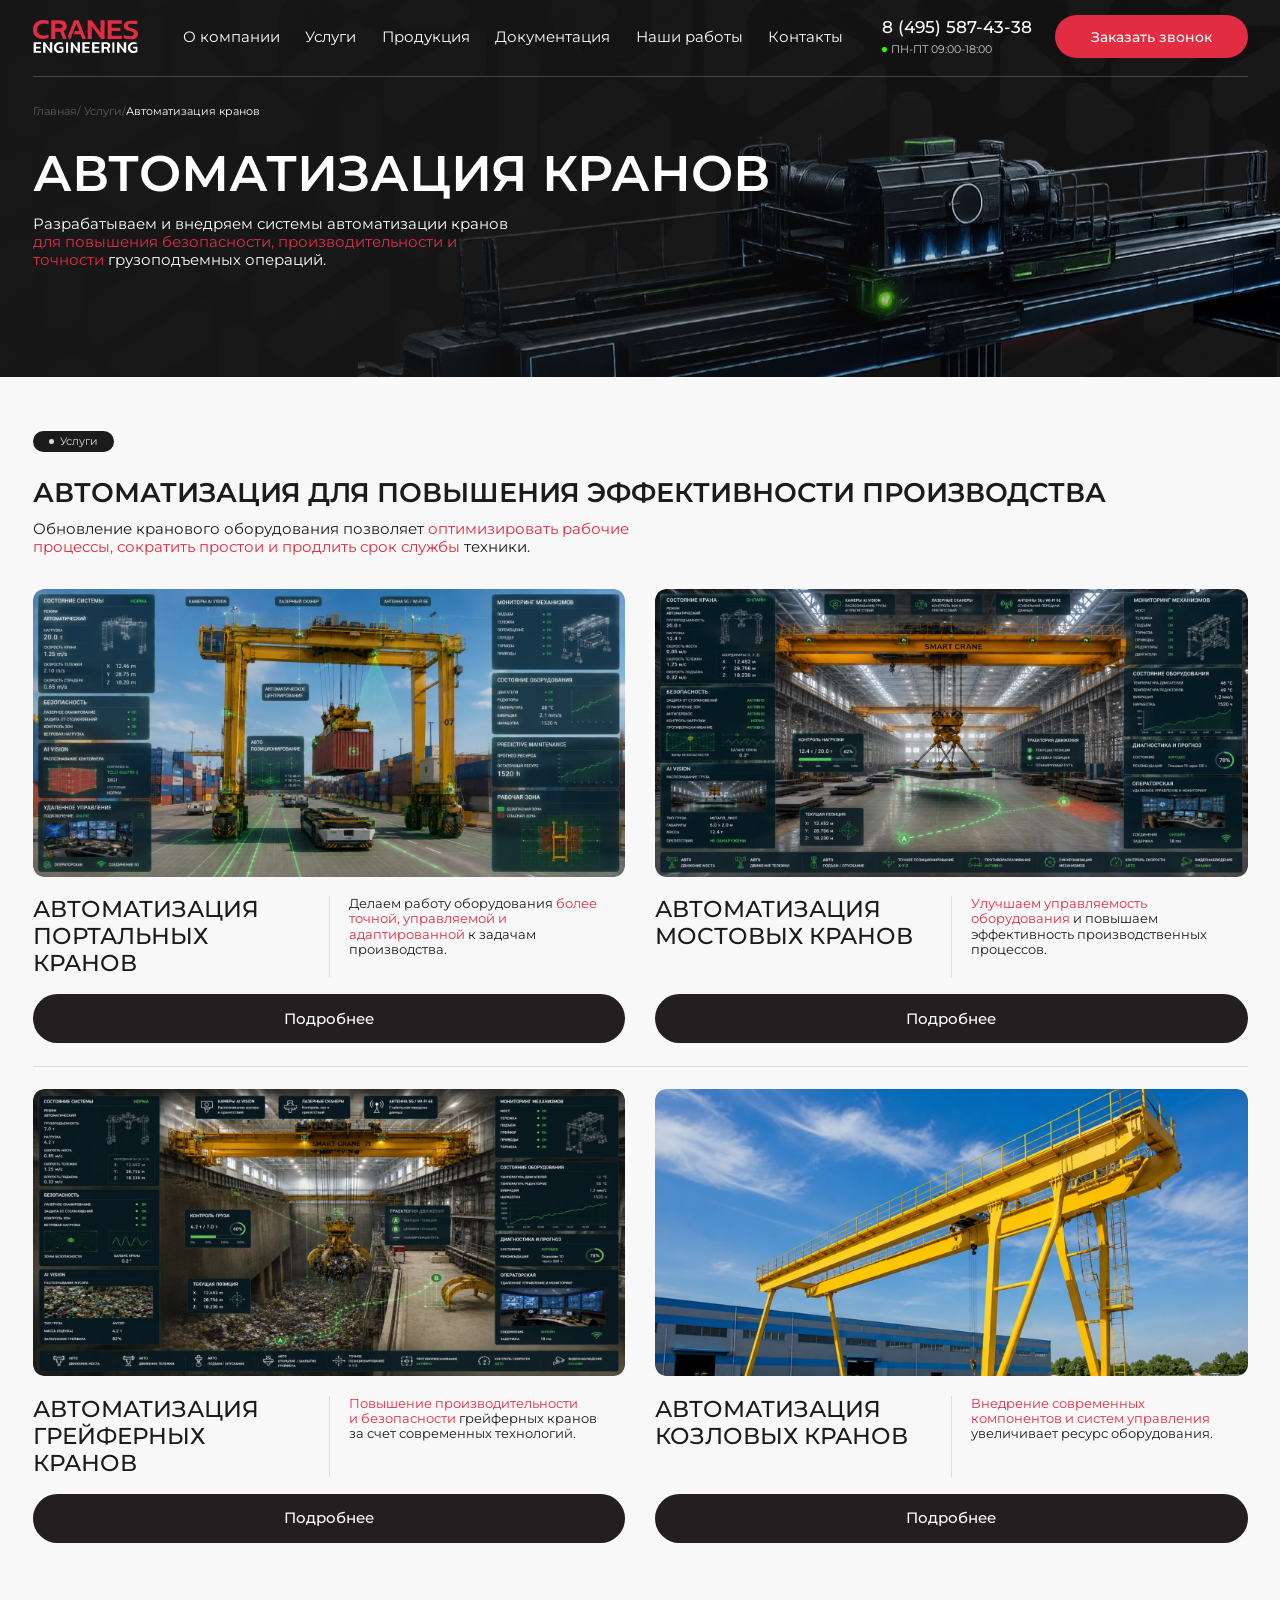
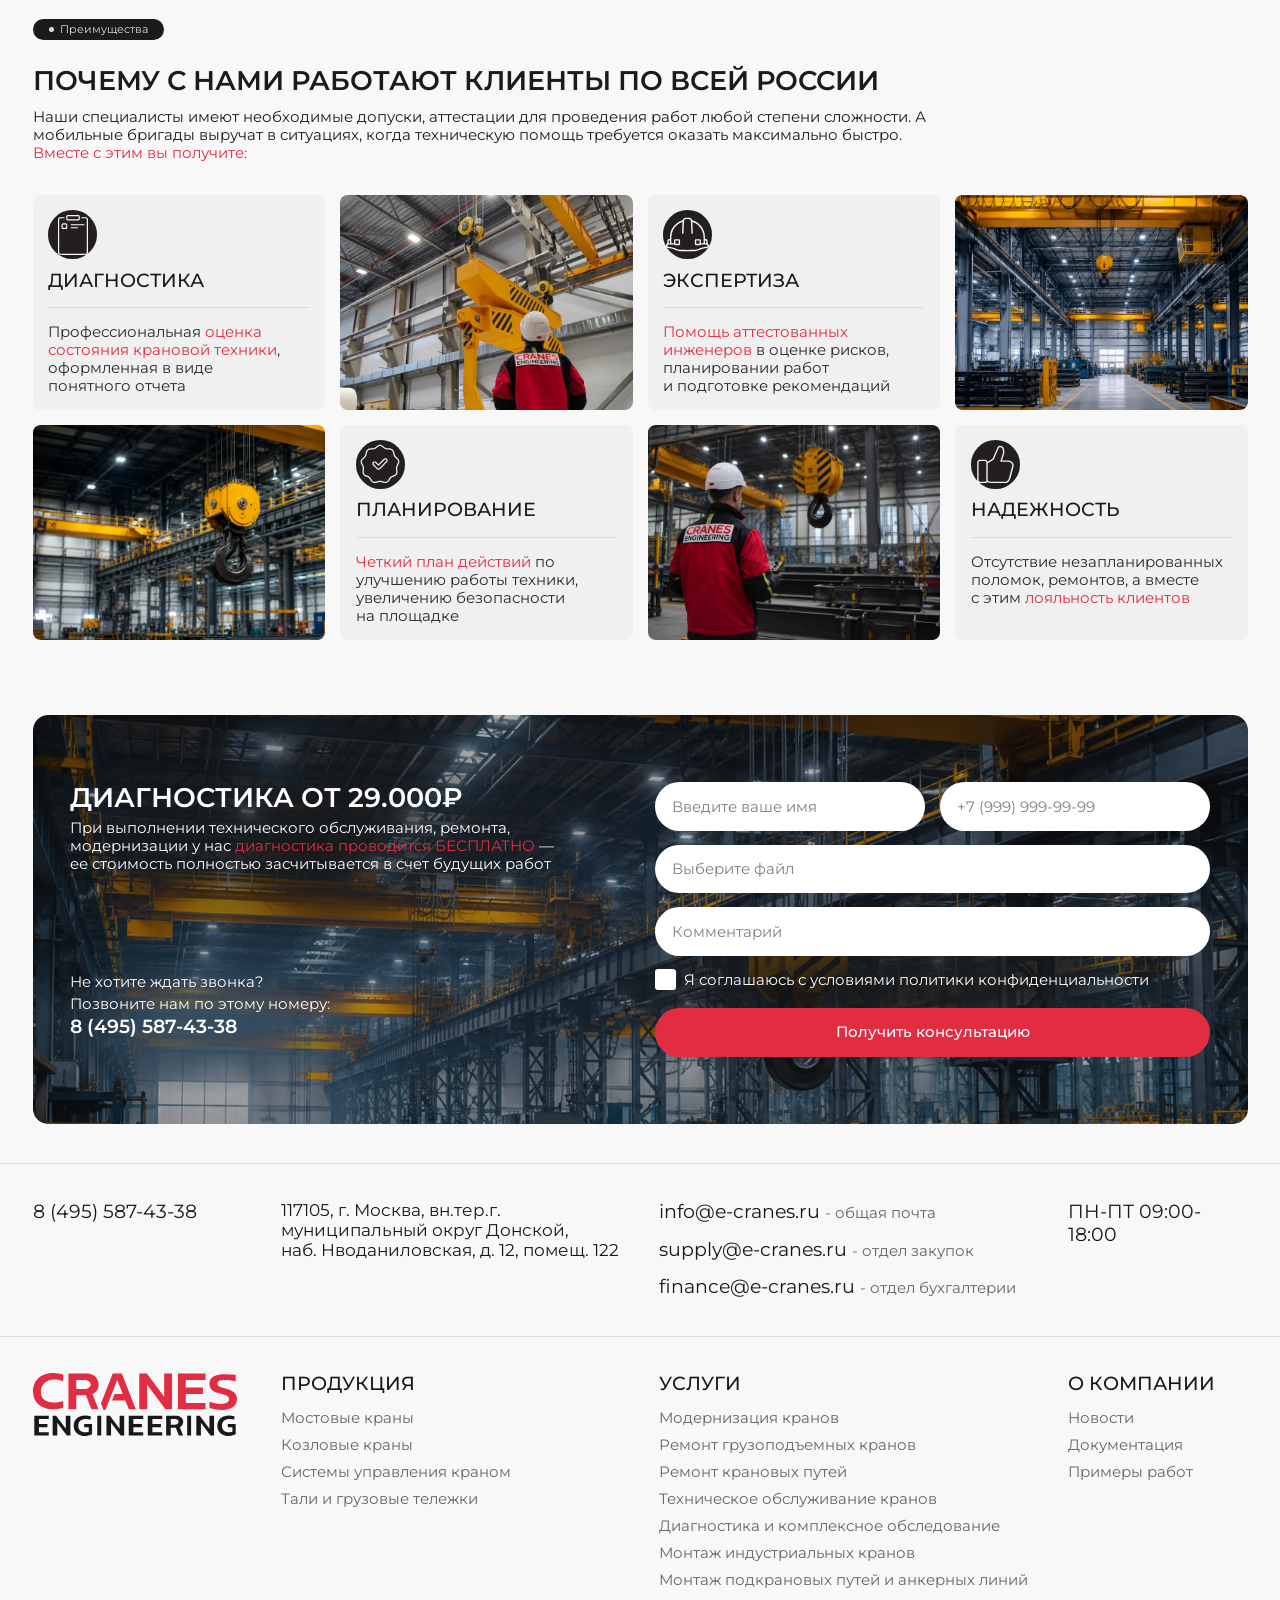
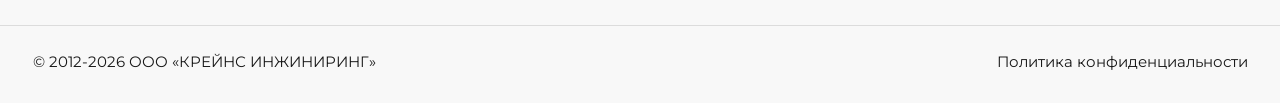
==== commit 18e24735: "Синк верстки: ремонт козловых/портальных/кран-балок, карта, попап звонка Три новые страницы раздела " ====
--- a/avtomatizaciya-kranov.html
+++ b/avtomatizaciya-kranov.html
@@ -41,7 +41,7 @@
             <a class="header__phone" href="tel:+74955874338">8 (495) 587-43-38</a>
             <span class="header__hours">ПН-ПТ 09:00-18:00</span>
           </div>
-          <button class="btn header__cta" type="button">Заказать звонок</button>
+          <button class="btn header__cta" type="button" data-popup="popup-callback">Заказать звонок</button>
           <button class="burger" type="button" aria-label="Открыть меню" aria-expanded="false" aria-controls="mobile-menu">
             <span></span><span></span><span></span>
           </button>
@@ -63,7 +63,7 @@
         <div class="mobile-menu__contacts">
           <a class="mobile-menu__phone" href="tel:+74955874338">8 (495) 587-43-38</a>
           <span class="header__hours">ПН-ПТ 09:00-18:00</span>
-          <button class="btn" type="button">Заказать звонок</button>
+          <button class="btn" type="button" data-popup="popup-callback">Заказать звонок</button>
         </div>
       </div>
 
@@ -204,7 +204,7 @@
     </div>
   </section>
 
-  <section class="diag">
+  <section class="diag" id="zayavka">
     <div class="container">
       <div class="diag__box" data-reveal>
         <img class="diag__bg" src="assets/img/diag-bg.webp" alt="" loading="lazy">
@@ -214,7 +214,7 @@
             <h2 class="diag__title">Диагностика от 29.000₽</h2>
             <p class="diag__text">
               При выполнении технического обслуживания, ремонта, модернизации
-              у нас&nbsp;<span class="accent">диагностика проводится <b>БЕСПЛАТНО</b></span>&nbsp;— ее стоимость полностью
+              у нас&nbsp;<span class="accent">диагностика проводится БЕСПЛАТНО</span>&nbsp;— ее стоимость полностью
               засчитывается в счет будущих работ
             </p>
             <div class="diag__phone-block">
@@ -298,12 +298,35 @@
     </div>
     <hr>
     <div class="container footer__bottom">
-      <span>© 2012-2025 ООО «КРЕЙНС ИНЖИНИРИНГ»</span>
+      <span>© 2012-2026 ООО «КРЕЙНС ИНЖИНИРИНГ»</span>
       <a href="#">Политика конфиденциальности</a>
     </div>
   </footer>
 
   <script src="assets/vendor/swiper/swiper-bundle.min.js"></script>
+    <div class="modal" id="popup-callback" role="dialog" aria-modal="true" aria-labelledby="popup-callback-title" hidden>
+    <div class="modal__box modal__box--form">
+      <button class="modal__close" type="button" aria-label="Закрыть">
+        <svg width="30" height="30" viewBox="0 0 30 30" fill="none"><path d="M3 3l24 24M27 3L3 27" stroke="currentColor" stroke-width="4"/></svg>
+      </button>
+      <h3 class="modal__title" id="popup-callback-title">Заказать звонок</h3>
+      <p class="modal__text">
+        Оставьте номер — перезвоним в рабочее время,
+        <span class="accent">ПН-ПТ 09:00-18:00.</span>
+      </p>
+      <form class="callback__form" action="#" method="post">
+        <input class="consult__input" type="text" name="name" placeholder="Введите ваше имя" required>
+        <input class="consult__input" type="tel" name="phone" placeholder="+7 (999) 999-99-99" required>
+        <label class="consult__agree">
+          <input type="checkbox" name="agree" required>
+          <span class="consult__checkbox" aria-hidden="true"></span>
+          Я соглашаюсь с условиями политики конфиденциальности
+        </label>
+        <button class="btn callback__submit" type="submit">Жду звонка</button>
+      </form>
+    </div>
+  </div>
+
   <script src="assets/js/main.js"></script>
 </body>
 </html>
--- a/assets/css/main.css
+++ b/assets/css/main.css
@@ -16,6 +16,16 @@
   font-display: block;
   src: url('../fonts/montserrat-latin.woff2') format('woff2');
   unicode-range: U+0000-00FF, U+0131, U+0152-0153, U+02BB-02BC, U+02C6, U+02DA, U+02DC, U+0304, U+0308, U+0329, U+2000-206F, U+20AC, U+2122, U+2191, U+2193, U+2212, U+2215, U+FEFF, U+FFFD;
+}
+/* ₽ нет ни в кириллическом, ни в латинском сабсете — без этого файла символ
+   рисовался фолбэком (Arial с size-adjust) и вылезал за строку */
+@font-face {
+  font-family: 'Montserrat';
+  font-style: normal;
+  font-weight: 100 900;
+  font-display: block;
+  src: url('../fonts/montserrat-ruble.woff2') format('woff2');
+  unicode-range: U+20BD;
 }
 /* при font-display: block этот шрифт НЕ рисуется — он только держит геометрию,
    пока woff2 в пути, чтобы рамки и линии не дергались. Коэффициент разный по
@@ -289,11 +299,17 @@
   position: absolute; inset: 0;
   width: 100%; height: 100%; object-fit: cover;
 }
+/* затемнение по макету: подложка-градиент + две размытые «кляксы» (Figma layer
+   blur 70/40 = blur(7rem)/blur(4rem)) — под текстом и под стрелками */
+/* пятна затемнения макета (Ellipse 2497/2507, layer blur 70/40) — фоновыми
+   радиальными градиентами, а не отдельными слоями: filter: blur() и mask-image
+   заводят слой композитора, и по его боксу виден ровный контур */
 .reasons__shade {
   position: absolute; inset: 0;
   background:
-    linear-gradient(100deg, rgba(20, 20, 20, .68) 0%, rgba(20, 20, 20, .28) 34%, rgba(20, 20, 20, 0) 58%),
-    linear-gradient(180deg, rgba(20, 20, 20, 0) 48%, rgba(20, 20, 20, .30) 100%);
+    radial-gradient(43.9rem 16.1rem at 39.6rem 41.6rem, rgba(24, 24, 24, .72) 20%, rgba(24, 24, 24, 0) 100%),
+    radial-gradient(12.7rem 9.1rem at calc(100% - 10.8rem) 47rem, rgba(24, 24, 24, .7) 20%, rgba(24, 24, 24, 0) 100%),
+    linear-gradient(90deg, rgba(24, 24, 24, .76), rgba(24, 24, 24, .11));
 }
 .reasons__top {
   position: absolute; top: 7.2rem; left: 5rem; right: 5rem;
@@ -305,12 +321,6 @@
   position: absolute; left: 5rem; bottom: 5rem;
   max-width: 88.1rem;
   z-index: 1;
-}
-.reasons__body::before {
-  content: '';
-  position: absolute; inset: -6rem -12rem -4rem -8rem;
-  background: radial-gradient(60% 70% at 40% 60%, rgba(24, 24, 24, .72) 0%, transparent 100%);
-  z-index: -1;
 }
 .reasons__heading {
   font-weight: 600; font-size: 2.7rem; line-height: 3.2rem;
@@ -427,6 +437,23 @@
 @media (prefers-reduced-motion: reduce) {
   .modal__box { animation: none; }
 }
+/* попап «Заказать звонок»: та же модалка, но узкая — поля берутся
+   от формы консультации, чтобы не заводить второй стиль полей */
+.modal__box--form {
+  width: min(56rem, 100%);
+  padding: 4.4rem 4rem;
+}
+.modal__box--form .modal__close { top: 3rem; right: 3rem; }
+.modal__box--form .modal__text { font-size: 2rem; line-height: 2.4rem; margin-top: 1.4rem; }
+.callback__form { display: grid; gap: 1.6rem; margin-top: 2.8rem; }
+.callback__form .consult__agree {
+  margin-top: 0.4rem;
+  font-size: 1.7rem; line-height: 2.2rem;
+  align-items: flex-start;
+}
+.callback__form .consult__checkbox { width: 2.2rem; height: 2.2rem; margin-top: 0.1rem; }
+.callback__submit { height: 6.5rem; font-size: 2rem; margin-top: 0.8rem; }
+
 .modal__close {
   position: absolute; top: 3.6rem; right: 4rem;
   color: var(--c-accent);
@@ -967,6 +994,10 @@
 }
 /* padding-top (не margin на карте!) — margin коллапсирует с оберткой,
    и карта не отодвигается от плашки «40+» */
+/* якорь формы заявки: небольшой зазор сверху, чтобы секция не упиралась
+   в край экрана после прокрутки от кнопок заказа */
+#zayavka { scroll-margin-top: 3rem; }
+
 .geo__map-wrap { position: relative; margin-top: 3rem; padding-top: 8.5rem; }
 .geo__stat {
   position: absolute; top: 0; left: 2px; z-index: 1;
@@ -983,7 +1014,9 @@
 .geo__stat-caption {
   font-size: 2rem; line-height: 2.4rem; color: #292929;
 }
-.geo__map { width: 100%; height: auto; }
+/* карта подключена как <object>: подсветка региона по наведению живет
+   внутри самого svg, из документа стили в него не достают */
+.geo__map { display: block; width: 100%; height: auto; aspect-ratio: 1620 / 846; }
 .geo__clients {
   display: flex; flex-wrap: wrap; justify-content: space-between; gap: 2rem;
   border-top: 1px solid var(--c-line);
@@ -991,6 +1024,26 @@
   padding: 2rem 0;
   margin-top: 3.8rem;
 }
+/* бегущая строка: JS оборачивает логотипы в трек и дублирует его, две копии
+   едут на свою ширину + gap — стык незаметен */
+.geo__clients.is-marquee {
+  flex-wrap: nowrap; justify-content: flex-start;
+  overflow: hidden;
+  -webkit-mask-image: linear-gradient(90deg, transparent, #000 6rem, #000 calc(100% - 6rem), transparent);
+  mask-image: linear-gradient(90deg, transparent, #000 6rem, #000 calc(100% - 6rem), transparent);
+}
+.geo__track {
+  display: flex; align-items: center; gap: 2rem;
+  flex-shrink: 0;
+  animation: geo-marquee 45s linear infinite;
+}
+.geo__clients.is-marquee:hover .geo__track { animation-play-state: paused; }
+@keyframes geo-marquee {
+  to { transform: translateX(calc(-100% - 2rem)); }
+}
+@media (prefers-reduced-motion: reduce) {
+  .geo__track { animation: none; }
+}
 .geo__logo {
   background: #F4F4F4;
   border-radius: 0.6rem;
@@ -1059,9 +1112,17 @@
   position: absolute; inset: 0;
   width: 100%; height: 100%; object-fit: cover;
 }
+/* как в reasons: ровная подложка + размытые пятна под заголовком, под формой
+   и синеватое под телефоном (Figma layer blur 70/40) */
+/* тем же способом, что и в reasons: пятна — фоновые градиенты, без слоев.
+   Синеватое под телефоном (Ellipse 2498) — усредненный цвет его градиента */
 .diag__shade {
   position: absolute; inset: 0;
-  background: rgba(24, 24, 24, .45);
+  background:
+    radial-gradient(41.2rem 14.4rem at 36.9rem 16.4rem, rgba(24, 24, 24, .7) 20%, rgba(24, 24, 24, 0) 100%),
+    radial-gradient(47rem 9.9rem at calc(100% - 45rem) 35.9rem, rgba(24, 24, 24, .84) 20%, rgba(24, 24, 24, 0) 100%),
+    radial-gradient(23.7rem 9.3rem at 22.2rem 41.3rem, rgba(53, 77, 96, .9) 20%, rgba(53, 77, 96, 0) 100%),
+    rgba(24, 24, 24, .34);
 }
 .diag__grid {
   position: relative; z-index: 1;
@@ -1079,12 +1140,10 @@
   font-size: 2rem; line-height: 2.4rem;
   max-width: 66.1rem;
   margin-top: 0.6rem;
-  text-shadow: 0 0 2.4rem rgba(24, 24, 24, .8);
 }
 .diag__phone-block {
   font-size: 2rem; line-height: 3rem;
   margin-top: 13rem;
-  text-shadow: 0 0 2.4rem rgba(24, 24, 24, .8);
 }
 .diag__phone {
   display: inline-block;
@@ -1293,6 +1352,43 @@
     radial-gradient(43.5rem 22rem at 170rem 49.4rem, rgba(3, 43, 249, .30), transparent 70%);
 }
 
+/* «Ремонт козловых»: слой рендера тот же, что у «Модернизации козловых»
+   (imageRef совпадает), а подсветка своя — Ellipse 110 здесь 1101,262 при
+   894x102, то есть повторяет мостовые; фрейм лида 838 */
+.hero--remont-koz .hero__lead--wide { max-width: 83.8rem; }
+.hero--remont-koz .hero__glow {
+  background:
+    radial-gradient(59.7rem 20.1rem at 154.8rem 31.3rem, rgba(226, 44, 66, .49), transparent 70%),
+    radial-gradient(41rem 24.5rem at 131.2rem 38.8rem, rgba(226, 44, 66, .35), transparent 70%),
+    radial-gradient(43.5rem 22rem at 170rem 49.4rem, rgba(3, 43, 249, .30), transparent 70%);
+}
+
+/* «Ремонт портальных»: рендер тот же, что у «Модернизации портальных», а
+   подсветка здесь всего из двух эллипсов — синего Ellipse 109 в макете нет */
+.hero--remont-port .hero__lead { max-width: 95.1rem; }
+.hero--remont-port .hero__glow {
+  background:
+    radial-gradient(59.7rem 20.1rem at 154.8rem 31.3rem, rgba(226, 44, 66, .49), transparent 70%),
+    radial-gradient(41rem 24.5rem at 131.2rem 38.8rem, rgba(226, 44, 66, .35), transparent 70%);
+}
+
+/* «Ремонт кран-балок»: свой рендер (слой 1156,-20 при 1026x684) и подсветка
+   одним эллипсом 1121,212 при 894x161 */
+.hero--kranbalok { min-height: 50.3rem; }
+.hero--kranbalok .hero__title { margin-top: 3.9rem; }
+.hero--kranbalok .hero__lead { margin: 0.6rem 0 6rem; }
+.hero--kranbalok .hero__lead--wide { max-width: 92.7rem; }
+.hero--kranbalok .hero__crane {
+  background-image: url('../img/hero-crane-kranbalok.webp');
+  top: -2rem; bottom: auto; left: auto; right: -26.2rem;
+  width: 102.6rem; height: 68.4rem;
+  background-size: 100% 100%;
+}
+.hero--kranbalok .hero__glow {
+  inset: 0; width: auto; height: auto;
+  background: radial-gradient(59.7rem 23.05rem at 156.8rem 29.25rem, rgba(226, 44, 66, .49), transparent 70%);
+}
+
 .hero--uslugi .hero__glow {
   right: -15.6rem; top: 33.8rem; width: 89.5rem; height: 14.9rem;
 }
@@ -1570,14 +1666,14 @@
    Зазор дает padding колонки, а не gap, иначе правая колонка уже макетных 709 */
 .servprog__body {
   display: grid;
-  grid-template-columns: minmax(0, 80.7rem) minmax(0, 1fr);
+  grid-template-columns: minmax(0, 75.8rem) minmax(0, 1fr);
   padding: 4.5rem 5.2rem 4rem;
 }
 .servprog__col-text { max-width: 74.9rem; }
 .servprog__col-text p { font-size: 2rem; line-height: 2.4rem; }
 .servprog__col-text p + p { margin-top: 2rem; }
 .servprog__col-text .accent { color: var(--c-accent); }
-.servprog__col-list { border-left: 1px solid var(--c-line); padding-left: 5.2rem; }
+.servprog__col-list { border-left: 1px solid var(--c-line); padding-left: 4.9rem; }
 .servprog__list-title { font-weight: 500; font-size: 2.5rem; line-height: 3rem; }
 .servprog__item { margin-top: 2.3rem; }
 .servprog__item-title {
@@ -1585,9 +1681,9 @@
   padding-left: 2.6rem;
   background: url('../img/rem-gear-red.svg') no-repeat 0 0.4rem / 1.7rem 1.7rem;
 }
-/* текст-фреймы пунктов в макете 719/603 против колонки 657 — доходят до края
-   карточки, иначе «…программируемых логических» рвется лишний раз */
-.servprog__item-text { font-size: 1.9rem; line-height: 2.28rem; margin-top: 0.5rem; margin-right: -6.2rem; }
+/* текст-фреймы пунктов в макете 719 при колонке 709: выносим на 10px вправо —
+   иначе «…программируемых логических» рвется лишний раз */
+.servprog__item-text { font-size: 1.9rem; line-height: 2.28rem; margin-top: 0.5rem; margin-right: -1rem; }
 .servprog__foot {
   background: var(--c-bg-soft);
   display: grid;
@@ -1731,11 +1827,11 @@
 /* Ellipse 2497: подложка 1051x182, заливка .67, layer blur 70 */
 .trust-slide__body::before {
   content: ''; position: absolute; z-index: -1;
-  left: -2.3rem; top: -0.8rem;
-  width: 105.1rem; height: 18.2rem;
-  border-radius: 50%;
-  background: rgba(24, 24, 24, .67);
-  filter: blur(3.5rem);
+  /* бокс расширен на радиус размытия макета, растушевка — самим градиентом:
+     filter: blur() рисуется отдельным слоем, и его бокс виден ровным контуром */
+  left: -5.8rem; top: -4.3rem;
+  width: 112.1rem; height: 25.2rem;
+  background: radial-gradient(closest-side, rgba(24, 24, 24, .67) 20%, rgba(24, 24, 24, 0) 100%);
 }
 .trust-slide__title {
   font-weight: 600; font-size: 2.7rem; line-height: 3.24rem;
@@ -1753,22 +1849,27 @@
   grid-template-columns: repeat(2, minmax(0, 1fr));
   gap: 2rem;
 }
-/* высоту строки держит стрелка 48px: по макету поля 14.5px сверху и снизу */
+/* строка с раскрытой карточкой не растягивает соседей (класс вешает JS) */
+.faq__item--fit { align-self: start; }
+/* поля считаются от текста (25/24 по макету), не от стрелки: при однострочном
+   вопросе это дает те же 77, при двухстрочном — 105, а не 84 */
 .faq__item {
   background: var(--c-bg-soft);
   border-radius: 1.5rem;
-  padding: 1.45rem 2rem;
+  padding: 2.5rem 2rem 2.4rem;
 }
 .faq__q {
   width: 100%;
-  display: flex; align-items: center; justify-content: space-between; gap: 2rem;
+  display: flex; align-items: center; justify-content: space-between; gap: 0.4rem;
   text-align: left;
-  font-weight: 500; font-size: 2.3rem; line-height: 2.76rem;
+  font-weight: 500; font-size: 2.3rem; line-height: 2.8rem;
   color: var(--c-dark-2);
 }
 /* свернутый пункт — темный круг со стрелкой вниз, раскрытый — красный со стрелкой вверх */
 .faq__toggle {
   flex-shrink: 0;
+  /* высоту пункта задает текст, а не стрелка: она выходит за поля симметрично */
+  margin-block: -1rem;
   width: 4.8rem; height: 4.8rem; border-radius: 50%;
   display: flex; align-items: center; justify-content: center;
   background: #231F20; color: var(--c-white);
--- a/assets/css/responsive.css
+++ b/assets/css/responsive.css
@@ -74,12 +74,14 @@
   .hero--mostovyh .hero__glow,
   .hero--koz .hero__glow,
   .hero--port .hero__glow,
+  .hero--kranbalok .hero__glow,
   .hero--smart .hero__glow { inset: auto; right: 8%; top: 45%; width: 47%; height: 60%; background: radial-gradient(50% 50% at 50% 50%, rgba(226, 44, 66, .45) 0%, transparent 70%); }
-  .hero--koz .hero__crane, .hero--port .hero__crane, .hero--smart .hero__crane {
+  .hero--koz .hero__crane, .hero--port .hero__crane, .hero--smart .hero__crane,
+  .hero--kranbalok .hero__crane {
     top: 0; bottom: 0; right: 0; width: 57%; height: auto;
     background-size: cover; background-position: right center;
   }
-  .hero--koz, .hero--port, .hero--smart { min-height: 0; }
+  .hero--koz, .hero--port, .hero--smart, .hero--kranbalok { min-height: 0; }
   /* ниже 1280 макетная высота hero не действует — контент задает ее сам */
   .hero--hub { min-height: 0; }
   .hero--hub .hero__lead { margin: 34px 0 60px; max-width: none; }
@@ -97,6 +99,11 @@
   .stats__cards { max-width: 820px; }
   .footer__cols { grid-template-columns: 1fr 1fr; }
   .footer__contacts { grid-template-columns: auto 1fr; }
+  /* пятна затемнения посчитаны под макетные 1620×546 — ниже 1280 сетка баннера
+     перестраивается, и они попадают мимо текста; хватает ровной подложки */
+  .diag__shade { background: rgba(24, 24, 24, .55); }
+  .reasons__shade { background: linear-gradient(180deg, rgba(24, 24, 24, .35) 0%, rgba(24, 24, 24, .72) 100%); }
+
   .diag__grid { grid-template-columns: 1fr; padding: 40px 30px; min-height: 0; }
   .diag__phone-block { margin-top: 40px; }
   .geo__clients { justify-content: center; }
@@ -191,7 +198,7 @@
   .consult__row { grid-template-columns: 1fr; }
   .consult__box { padding: 28px 24px 32px; }
 
-  .cases__head, .other__head, .geo__head { flex-direction: column; align-items: flex-start; gap: 24px; }
+  .cases__head, .other__head, .geo__head, .safety__head { flex-direction: column; align-items: flex-start; gap: 24px; }
   .case-card { height: auto; min-height: 340px; }
 
   .geo__stat { position: static; width: auto; max-width: 447px; margin-bottom: 20px; }
@@ -205,15 +212,30 @@
   .modal__box { padding: 32px 64px 36px 28px; }
   .modal__close { top: 24px; right: 24px; }
   .modal__text, .modal__label, .modal__list { font-size: 19px; line-height: 1.3; }
+
+  /* десктопные строки в rem держат пропорцию фото — на узких экранах
+     колонок меньше, высоту задает контент, фото — aspect-ratio ячейки */
+  .keyfunc__grid, .whenneed__grid { grid-template-columns: repeat(2, minmax(0, 1fr)); }
+  .keyfunc__grid { grid-template-rows: auto; }
+  .keyfunc-photo { aspect-ratio: 526 / 268; }
+  .when-photo { aspect-ratio: 526 / 268; }
+  .keyfunc-card__title, .when-card__title { min-width: 0; overflow-wrap: anywhere; font-size: 21px; }
 }
 
 @media (max-width: 767px) {
   body { font-size: 17px; }
   .container { width: min(var(--container), 100% - 32px); }
 
+  /* на 320 длинные слова («противораскачивания») шире колонки: переносим
+     по слогам, а не выпихиваем страницу вбок */
+  .section-title, .safety__head > div { hyphens: auto; min-width: 0; }
+  .keyfunc__grid, .whenneed__grid { grid-template-columns: minmax(0, 1fr); }
+
   .hero__crane { width: 100%; opacity: .45; background-image: url('../img/hero-crane-768.webp'); }
   .hero--koz .hero__crane { background-image: url('../img/hero-crane-koz-768.webp'); }
   .hero--port .hero__crane { background-image: url('../img/hero-crane-port-768.webp'); }
+  /* отдельного 768-ассета для кран-балок нет — держим десктопный рендер */
+  .hero--kranbalok .hero__crane { background-image: url('../img/hero-crane-kranbalok.webp'); }
   .hero__overlay { background: linear-gradient(90deg, rgba(24, 24, 24, .9) 0%, rgba(24, 24, 24, .55) 100%); }
   .breadcrumbs { padding-top: 20px; font-size: 12px; }
   .hero__title { margin-top: 22px; }
@@ -287,7 +309,8 @@
   .about__text { font-size: 17px; line-height: 1.35; }
   .about__highlight-title { font-size: 20px; line-height: 1.25; }
   .about__highlight-text { font-size: 16px; }
-  .about__btn { margin-top: 28px; width: 100%; }
+  /* фиксированная ширина кнопки из десктопного модификатора шире экрана */
+  .about__btn, .about--intellect .about__btn { margin-top: 28px; width: 100%; }
 
   .stats__cards { grid-template-columns: 1fr; }
   .stats__btn { width: 100%; }
@@ -342,6 +365,8 @@
   .mobile-menu__list a { font-size: 21px; }
   .effect-card { min-height: 220px; }
   .geo__logo { width: calc(50% - 10px); }
+  /* в бегущей строке ряд не переносится: процент от трека дал бы рост без предела */
+  .geo__clients.is-marquee .geo__logo { width: 110px; }
 }
 
 @media (hover: none) and (pointer: coarse) {
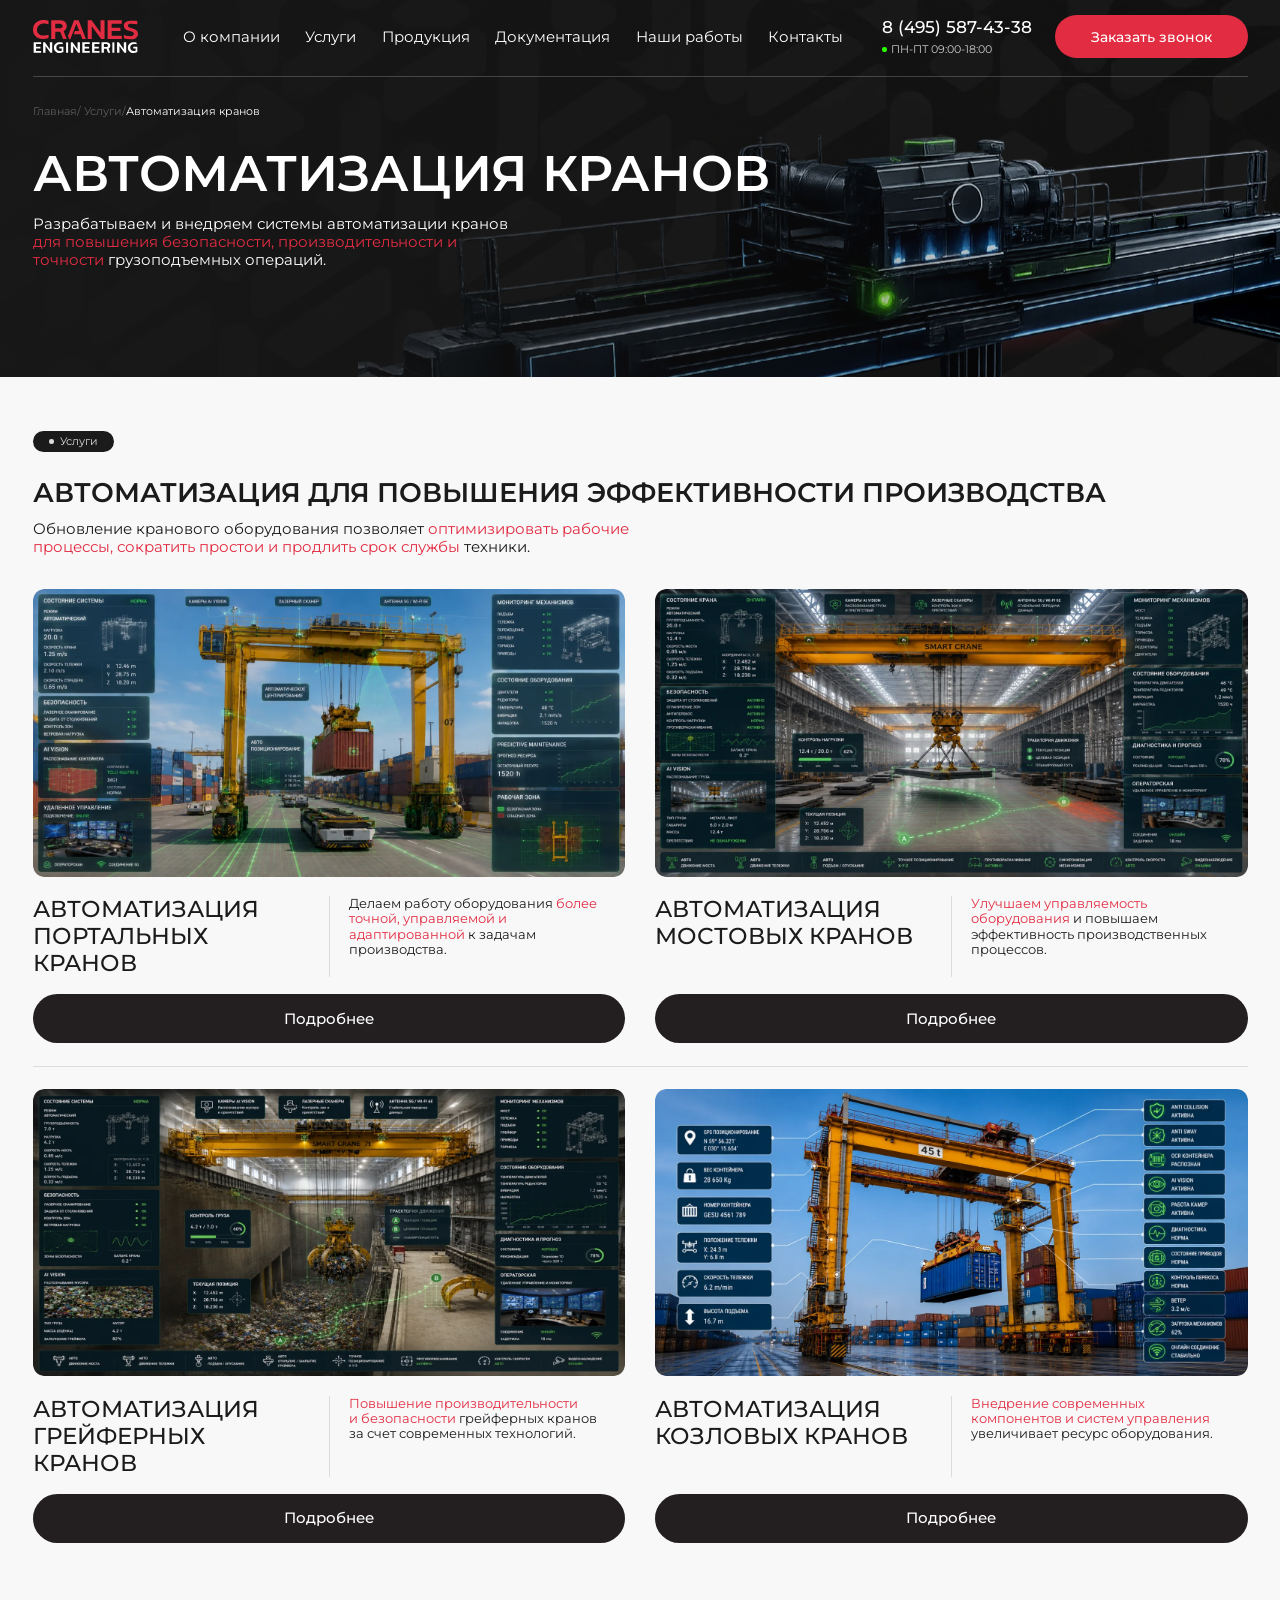
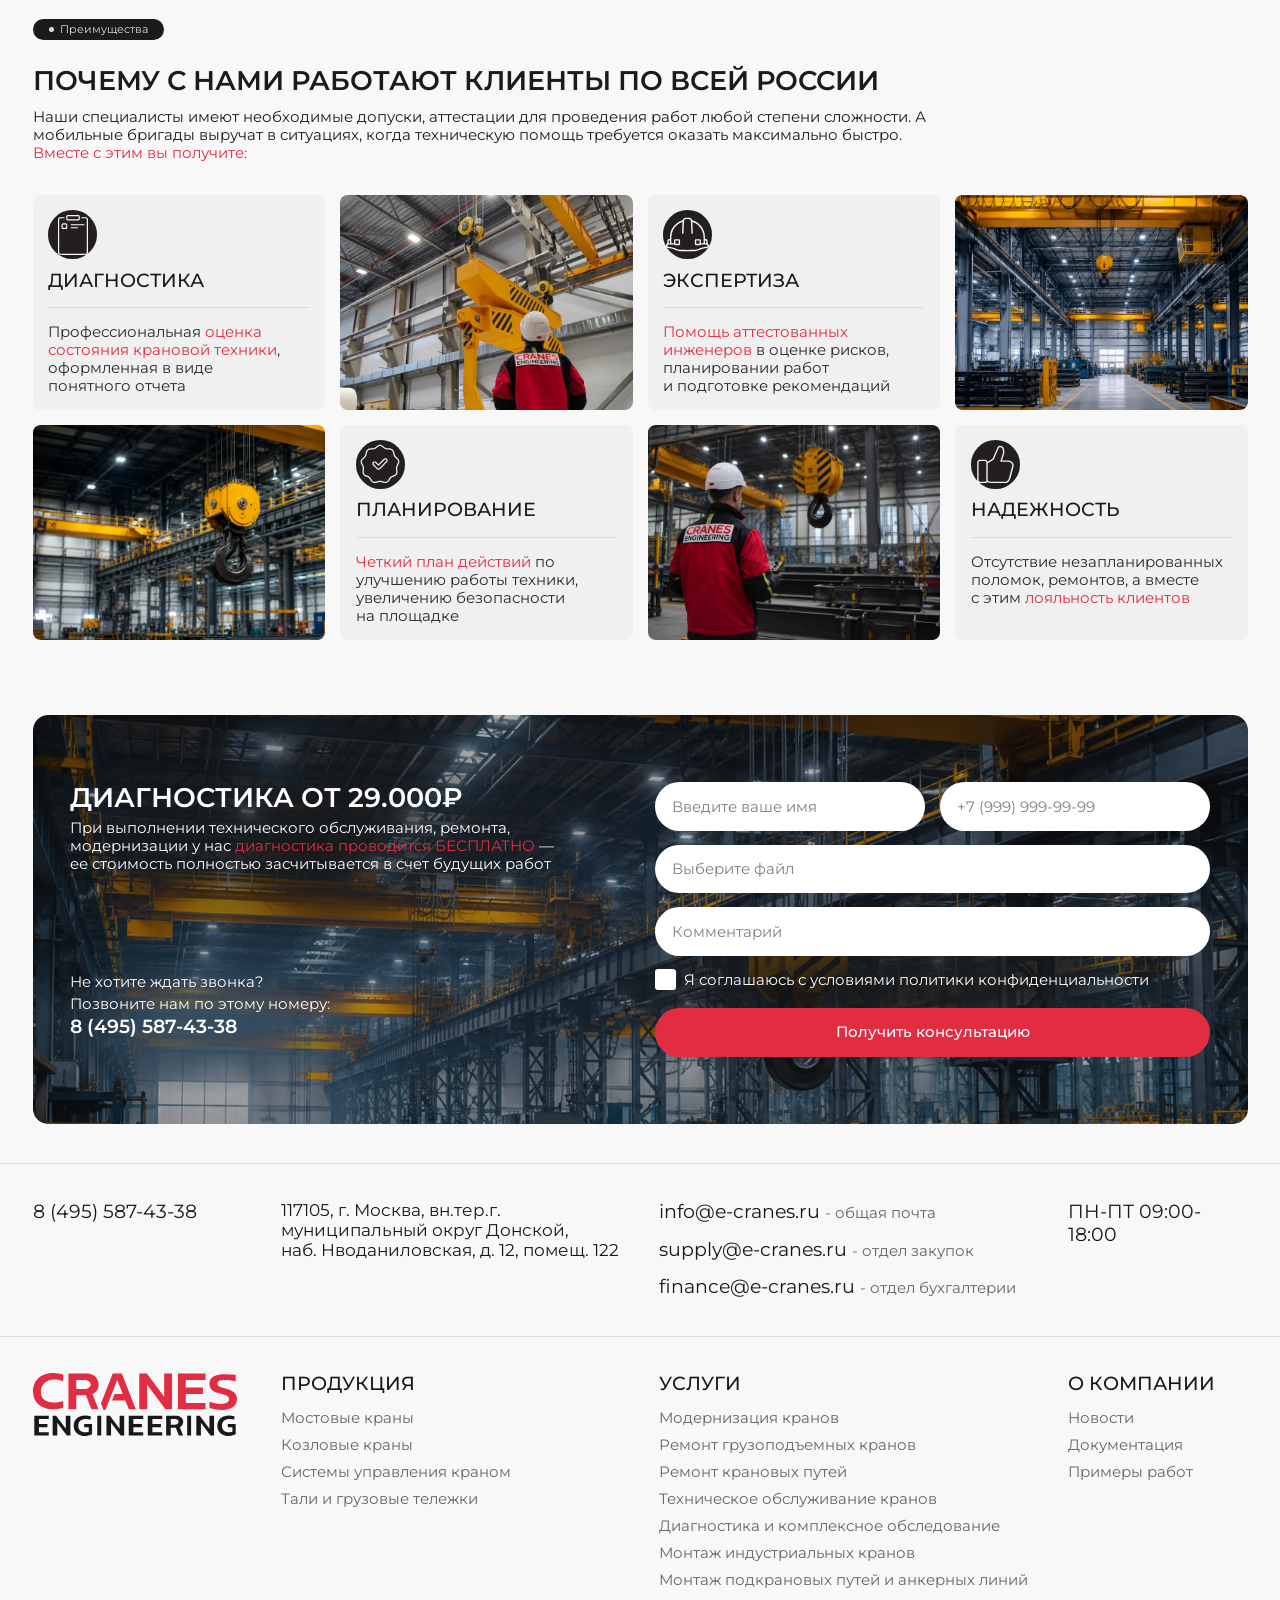
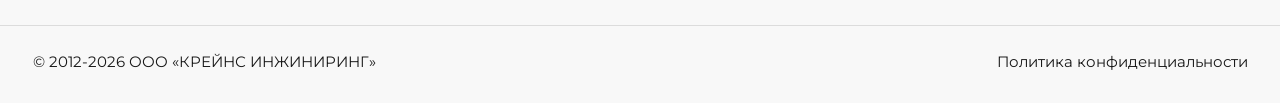
==== commit 4a196865: "Главная страница, мега-меню, пересборка ремонта козловых - index.html — новая главная (нода 961:1347" ====
--- a/avtomatizaciya-kranov.html
+++ b/avtomatizaciya-kranov.html
@@ -24,13 +24,36 @@
     <div class="container">
       <header class="header">
         <div class="header__row">
-          <a class="header__logo" href="/">
+          <a class="header__logo" href="index.html">
             <img src="assets/img/logo-light.svg" alt="CRANES ENGINEERING" width="140" height="43">
           </a>
           <nav class="header__nav" aria-label="Основное меню">
             <ul>
               <li><a href="#">О компании</a></li>
-              <li><a href="uslugi.html">Услуги</a></li>
+              <li class="header__nav-item has-mega">
+                <a href="uslugi.html" aria-haspopup="true" aria-expanded="false">Услуги</a>
+                <div class="mega">
+                  <ul class="mega__col mega__col--root">
+                    <li class="mega__item is-parent" data-mega="modernizaciya">
+                      <a href="modernizaciya-kranov.html">Модернизация кранов</a>
+                    </li>
+                    <li class="mega__item"><a href="avtomatizaciya-kranov.html">Автоматизация кранов</a></li>
+                    <li class="mega__item"><a href="#">Удаленное управление кранами</a></li>
+                    <li class="mega__item"><a href="remont-mostovyh-kranov.html">Ремонт грузоподъемных кранов</a></li>
+                    <li class="mega__item"><a href="#">Техническое обслуживание кранов</a></li>
+                    <li class="mega__item"><a href="#">Диагностика<br>и комплексное обследование</a></li>
+                    <li class="mega__item"><a href="#">Монтаж индустриальных кранов</a></li>
+                    <li class="mega__item"><a href="#">Ремонт крановых путей</a></li>
+                  </ul>
+                  <ul class="mega__col mega__col--sub" data-mega-sub="modernizaciya">
+                    <li class="mega__item"><a href="modernizaciya-kozlovyh-kranov.html">Модернизация козловых кранов</a></li>
+                    <li class="mega__item"><a href="modernizaciya-mostovyh-kranov.html">Модернизация мостовых кранов</a></li>
+                    <li class="mega__item"><a href="modernizaciya-portalnyh-kranov.html">Модернизация портальных кранов</a></li>
+                    <li class="mega__item"><a href="#">Перевод кранов на радиоуправление</a></li>
+                    <li class="mega__item"><a href="smart-opcii-dlya-kranov.html">Смарт опции для кранов</a></li>
+                  </ul>
+                </div>
+              </li>
               <li><a href="#">Продукция</a></li>
               <li><a href="#">Документация</a></li>
               <li><a href="#">Наши работы</a></li>
@@ -68,7 +91,7 @@
       </div>
 
       <nav class="breadcrumbs" aria-label="Хлебные крошки">
-        <a href="#">Главная</a>/ <a href="uslugi.html">Услуги</a>/<span class="breadcrumbs__current">Автоматизация кранов</span>
+        <a href="index.html">Главная</a>/ <a href="uslugi.html">Услуги</a>/<span class="breadcrumbs__current">Автоматизация кранов</span>
       </nav>
 
       <h1 class="hero__title hero__title--xl">Автоматизация кранов</h1>
@@ -263,7 +286,7 @@
     </div>
     <hr>
     <div class="container footer__cols">
-      <a class="footer__logo" href="/">
+      <a class="footer__logo" href="index.html">
         <img src="assets/img/logo-dark.svg" alt="CRANES ENGINEERING" width="273" height="84">
       </a>
       <div class="footer__col">
--- a/assets/css/main.css
+++ b/assets/css/main.css
@@ -245,6 +245,8 @@
 }
 .hero__lead .accent { color: var(--c-accent); }
 .hero__lead--wide { max-width: 90.3rem; }
+/* лид ремонта козловых — текст-фрейм макета 973 */
+.hero__lead--xwide { max-width: 97.3rem; }
 
 .intro {
   background: var(--c-bg-light);
@@ -1324,6 +1326,7 @@
 .hero--koz .hero__title, .hero--port .hero__title { margin-top: 3.9rem; }
 .hero--koz .hero__lead, .hero--port .hero__lead { margin: 0.6rem 0 6rem; }
 .hero--koz .hero__lead--wide { max-width: 90.3rem; }
+.hero--koz .hero__lead--xwide { max-width: 97.3rem; }
 .hero--port .hero__lead { max-width: 85rem; }
 
 .hero--koz .hero__crane {
@@ -1535,7 +1538,8 @@
 }
 
 .formats { background: var(--c-bg-light); padding: 5rem 0; }
-.formats__title { margin: 3.3rem 0 4rem; }
+/* заголовок в макете козловых — фрейм 1182, иначе перенос уезжает */
+.formats__title { margin: 3.3rem 0 4rem; max-width: 118.2rem; }
 .formats__grid {
   display: grid;
   grid-template-columns: repeat(2, minmax(0, 1fr));
@@ -1715,6 +1719,8 @@
 }
 
 /* мозаика преимуществ сервисных программ: 3 колонки, заголовки без капса */
+/* заголовок секции в макете козловых — фрейм 1200, иначе перенос уезжает */
+.advantages--serv .advantages__title { max-width: 120rem; }
 .advantages--serv .advantages__grid {
   grid-template-columns: repeat(3, minmax(0, 1fr));
   gap: 2.1rem;
@@ -1729,6 +1735,9 @@
 /* глифы выгружены из макета в своих размерах (26–40px) — не растягиваем */
 .advantages--serv .advantage-card__icon img { max-width: 4rem; max-height: 4rem; }
 .advantages--serv .advantage-card__text { font-size: 1.9rem; line-height: 2.28rem; margin-top: 1.5rem; }
+/* текст-фрейм макета 496 при карточке 526: правый отступ 9, а не 21 —
+   иначе «выезд поддерживают краны в работоспособном» не вмещается */
+.advantages--serv .advantage-card { padding-right: 0.9rem; }
 .advantages--serv .advantage-card__title { padding-bottom: 1.2rem; }
 .advantages--serv .advantages__title { margin: 3.3rem 0 0; }
 
@@ -1923,3 +1932,162 @@
 .other-services__lead .accent { color: var(--c-accent); }
 .other-services__slider { overflow: hidden; }
 .other-services .service-card__photo { border-radius: 2rem; }
+
+/* мега-меню «Услуги»: две панели по макету — корневая 351x391 и подменю
+   360x229 со сдвигом 22px вниз; открывается по наведению и по клику */
+.header__nav-item.has-mega { position: relative; }
+.mega {
+  position: absolute; top: calc(100% + 1.4rem); left: 0; z-index: 20;
+  display: flex; align-items: flex-start;
+  opacity: 0; visibility: hidden; transform: translateY(-0.6rem);
+  transition: opacity .25s ease, transform .25s ease, visibility .25s;
+}
+.has-mega:hover .mega,
+.has-mega.is-open .mega { opacity: 1; visibility: visible; transform: none; }
+.mega__col {
+  background: var(--c-bg-soft);
+  border-radius: 0.8rem;
+  box-shadow: 0 1.2rem 3.2rem rgba(0, 0, 0, .25);
+  padding: 1rem 1.2rem;
+  color: var(--c-text);
+}
+.header__nav .mega ul { display: block; gap: 0; }
+.mega__col--root { width: 35.1rem; }
+.mega__col--sub {
+  margin: 2.2rem 0 0 0.9rem;
+  padding-block: 0.4rem;
+  opacity: 0; visibility: hidden;
+  transition: opacity .2s ease, visibility .2s;
+}
+.mega__col--sub.is-shown { opacity: 1; visibility: visible; }
+/* «Перевод кранов на радиоуправление» — 335px по макету; Chrome в 360-панель
+   его не вмещает, поэтому панель на 10px шире макетной */
+.mega__col--sub { width: 37rem; padding-inline: 1rem; }
+.mega__col--sub .mega__item a { padding-right: 0; }
+.mega__item + .mega__item { border-top: 1px solid var(--c-line); }
+.header__nav .mega__item a {
+  display: block; position: relative;
+  white-space: normal;
+  font-size: 1.6rem; line-height: 1.9rem;
+  padding: 1.25rem 2.6rem 1.25rem 0;
+  transition: color .2s ease;
+}
+.mega__item a:hover, .mega__item.is-active a { color: var(--c-accent); }
+.mega__col--root .mega__item a::after {
+  content: ''; position: absolute; right: 0.8rem; top: 50%;
+  width: 0; height: 0; margin-top: -0.6rem;
+  border: 0.6rem solid transparent; border-left: 1rem solid var(--c-dark-2);
+  transition: border-color .2s ease;
+}
+.mega__col--root .mega__item a:hover::after,
+.mega__col--root .mega__item.is-active a::after { border-left-color: var(--c-accent); }
+
+/* главная: hero 1220 c плашкой направлений, прижатой к низу */
+.hero--main {
+  display: flex; flex-direction: column;
+  min-height: 122rem;
+}
+.hero--main > .container { display: flex; flex-direction: column; flex-grow: 1; }
+.hero__bg--main {
+  position: absolute; inset: 0;
+  width: 100%; height: 100%;
+  background: url('../img/main-hero-bg.webp') center / cover no-repeat;
+}
+/* две черты над заголовком: длинная белая и короткая красная поверх нее */
+.hero__decor {
+  position: relative;
+  width: 17.8rem; height: 1px;
+  background: rgba(255, 255, 255, .5);
+  margin-top: 9.2rem;
+}
+.hero__decor::after {
+  content: ''; position: absolute; inset: 0 auto 0 0;
+  width: 9.2rem; background: var(--c-accent);
+}
+.hero__title--main {
+  font-size: 13rem; line-height: 0.93;
+  font-weight: 600; text-transform: uppercase;
+  margin-top: 2rem;
+}
+.hero__directions {
+  display: grid; grid-template-columns: repeat(4, minmax(0, 1fr));
+  background: #0D1720; border-radius: 2rem;
+  height: 26.2rem;
+  margin: auto 0 7rem;
+}
+.direction { padding: 3.8rem 0 0 3.1rem; }
+.direction + .direction { border-left: 1px solid rgba(255, 255, 255, .2); }
+.direction__title {
+  position: relative;
+  font-weight: 500; font-size: 3rem; line-height: 3.6rem;
+  text-transform: uppercase;
+  padding-top: 1.4rem;
+}
+.direction__title::before {
+  content: ''; position: absolute; left: 0; top: 0;
+  width: 5rem; height: 2px; background: var(--c-accent);
+}
+.direction__text {
+  font-size: 2.4rem; line-height: 2.9rem;
+  margin-top: 1.6rem;
+}
+
+.hub-services--main { padding-bottom: 5rem; }
+.hub-services--main .hub-services__lead { max-width: 125.4rem; }
+.hub-services__all { display: flex; justify-content: center; margin-top: 5rem; }
+.hub-services__all .btn { width: 37.5rem; height: 6.5rem; font-size: 2rem; }
+/* «Продукция»: карточки без описания — заголовок занимает всю ширину */
+.hub-services--prod { padding-top: 5rem; }
+.hub-services--prod .hub-services__lead { max-width: 135rem; }
+.service-card--plain .service-card__body { display: block; }
+.service-card--plain .service-card__title { padding-right: 0; }
+
+.about-us { background: var(--c-bg-light); padding: 5rem 0; }
+.about-us__title { margin: 3.3rem 0 1.4rem; }
+.about-us__lead { font-size: 2rem; line-height: 2.4rem; }
+.about-us__grid {
+  display: grid; grid-template-columns: repeat(2, minmax(0, 1fr));
+  gap: 2rem; margin-top: 4.5rem;
+}
+.about-card {
+  background: var(--c-white); border: 1px solid var(--c-line-light);
+  border-radius: 1.5rem;
+  min-height: 32rem;
+  padding: 2rem 2rem 2.4rem;
+}
+.about-card--grey { background: var(--c-bg-soft); border-color: transparent; }
+.about-card__icon {
+  width: 6.5rem; height: 6.5rem; border-radius: 50%;
+  background: #231F20;
+  display: flex; align-items: center; justify-content: center;
+}
+.about-card__head {
+  display: flex; align-items: baseline; justify-content: space-between; gap: 2rem;
+  margin-top: 1.4rem;
+  padding-bottom: 1.8rem;
+  border-bottom: 1px solid var(--c-line);
+}
+.about-card__title {
+  font-weight: 500; font-size: 2.5rem; line-height: 3rem;
+  text-transform: uppercase; color: var(--c-accent);
+}
+.about-card__num { font-size: 2.5rem; line-height: 3rem; color: var(--c-text); }
+.about-card__list { margin-top: 2.2rem; display: grid; gap: 1rem; }
+.about-card__list li {
+  position: relative;
+  font-size: 2rem; line-height: 2.4rem; color: #292929;
+  padding-left: 2.5rem;
+}
+/* маркер макета — красное кольцо 15px с заливкой 9px */
+.about-card__list li::before {
+  content: ''; position: absolute; left: 0; top: 0.45rem;
+  width: 1.5rem; height: 1.5rem; border-radius: 50%;
+  border: 1px solid var(--c-accent);
+  background: radial-gradient(circle, var(--c-accent) 0 0.45rem, transparent 0.45rem);
+}
+
+.promo { background: var(--c-bg-light); padding-bottom: 5rem; }
+.promo__photo {
+  width: 100%; height: 54.6rem; object-fit: cover;
+  border-radius: 2rem;
+}
--- a/assets/css/responsive.css
+++ b/assets/css/responsive.css
@@ -48,6 +48,31 @@
    1439/1679 не нужны. */
 
 @media (max-width: 1279px) {
+  /* ниже 1280 rem фиксирован и колонки уже макетных — жёсткие переносы,
+     расставленные по строкам Figma, начинают рвать текст в клочья.
+     Гасим только там, где в разметке перед <br> стоит пробел, иначе слова слипнутся */
+  .page-remont-koz .hero__lead br,
+  .page-remont-koz .experts__text br,
+  .page-remont-koz .repair-card__text br,
+  .page-remont-koz .advantage-card__text br,
+  .page-remont-koz .servprog__col-text p br,
+  .page-remont-koz .servprog__item-text br,
+  .page-remont-koz .servprog__foot-text br,
+  .page-remont-koz .out-card__text br,
+  .page-remont-koz .trust-slide__text br,
+  .page-remont-koz .faq__q span br,
+  .page-remont-koz .format-card__subtitle br { display: none; }
+
+  /* главная: 1220 макета держатся на rem — ниже 1280 отдаем высоту контенту */
+  .hero--main { min-height: 0; }
+  .hero__title--main { font-size: 90px; margin-top: 16px; }
+  .hero__decor { margin-top: 60px; }
+  .hero__directions { height: auto; margin: 60px 0 50px; }
+  .direction { padding: 26px 20px; }
+  .direction__title { font-size: 24px; line-height: 1.2; padding-top: 14px; }
+  .direction__text { font-size: 18px; line-height: 1.3; margin-top: 12px; }
+  .hub-services__all .btn { width: auto; height: 52px; font-size: 17px; }
+  .promo__photo { height: 380px; }
   .header__nav, .header__contacts, .header__cta { display: none; }
   .burger { display: block; margin-left: auto; }
   .header__row { padding: 16px 0 18px; }
@@ -110,6 +135,23 @@
 }
 
 @media (max-width: 1023px) {
+  .hero__title--main { font-size: 64px; }
+  .hero__directions { grid-template-columns: repeat(2, minmax(0, 1fr)); }
+  .direction:nth-child(3) { border-left: 0; }
+  .direction:nth-child(n+3) { border-top: 1px solid rgba(255, 255, 255, .2); }
+
+  .about-us { padding: 40px 0 30px; }
+  .about-us__title { margin: 20px 0 12px; }
+  .about-us__lead { font-size: 17px; line-height: 1.3; }
+  .about-us__grid { grid-template-columns: minmax(0, 1fr); gap: 16px; margin-top: 28px; }
+  .about-card { min-height: 0; padding: 18px 18px 22px; }
+  .about-card__icon { width: 52px; height: 52px; }
+  .about-card__icon img { width: 30px; height: auto; }
+  .about-card__title, .about-card__num { font-size: 20px; line-height: 1.2; }
+  .about-card__list li { font-size: 16px; line-height: 1.3; padding-left: 22px; }
+  .about-card__list li::before { top: 4px; width: 13px; height: 13px; }
+  .promo { padding-bottom: 30px; }
+  .promo__photo { height: 300px; border-radius: 14px; }
   body { font-size: 18px; }
 
   .hub-services { padding: 40px 0 30px; }
@@ -223,6 +265,19 @@
 }
 
 @media (max-width: 767px) {
+  .hero__title--main { font-size: 42px; margin-top: 14px; }
+  .hero__decor { margin-top: 34px; width: 120px; }
+  .hero__decor::after { width: 62px; }
+  .hero__directions {
+    grid-template-columns: minmax(0, 1fr);
+    margin: 40px 0 36px; border-radius: 14px;
+  }
+  .direction { padding: 20px 18px; }
+  .direction + .direction { border-left: 0; border-top: 1px solid rgba(255, 255, 255, .2); }
+  .direction:nth-child(3) { border-left: 0; }
+  .direction__title { font-size: 20px; }
+  .direction__text { font-size: 16px; }
+  .promo__photo { height: 220px; }
   body { font-size: 17px; }
   .container { width: min(var(--container), 100% - 32px); }
 
